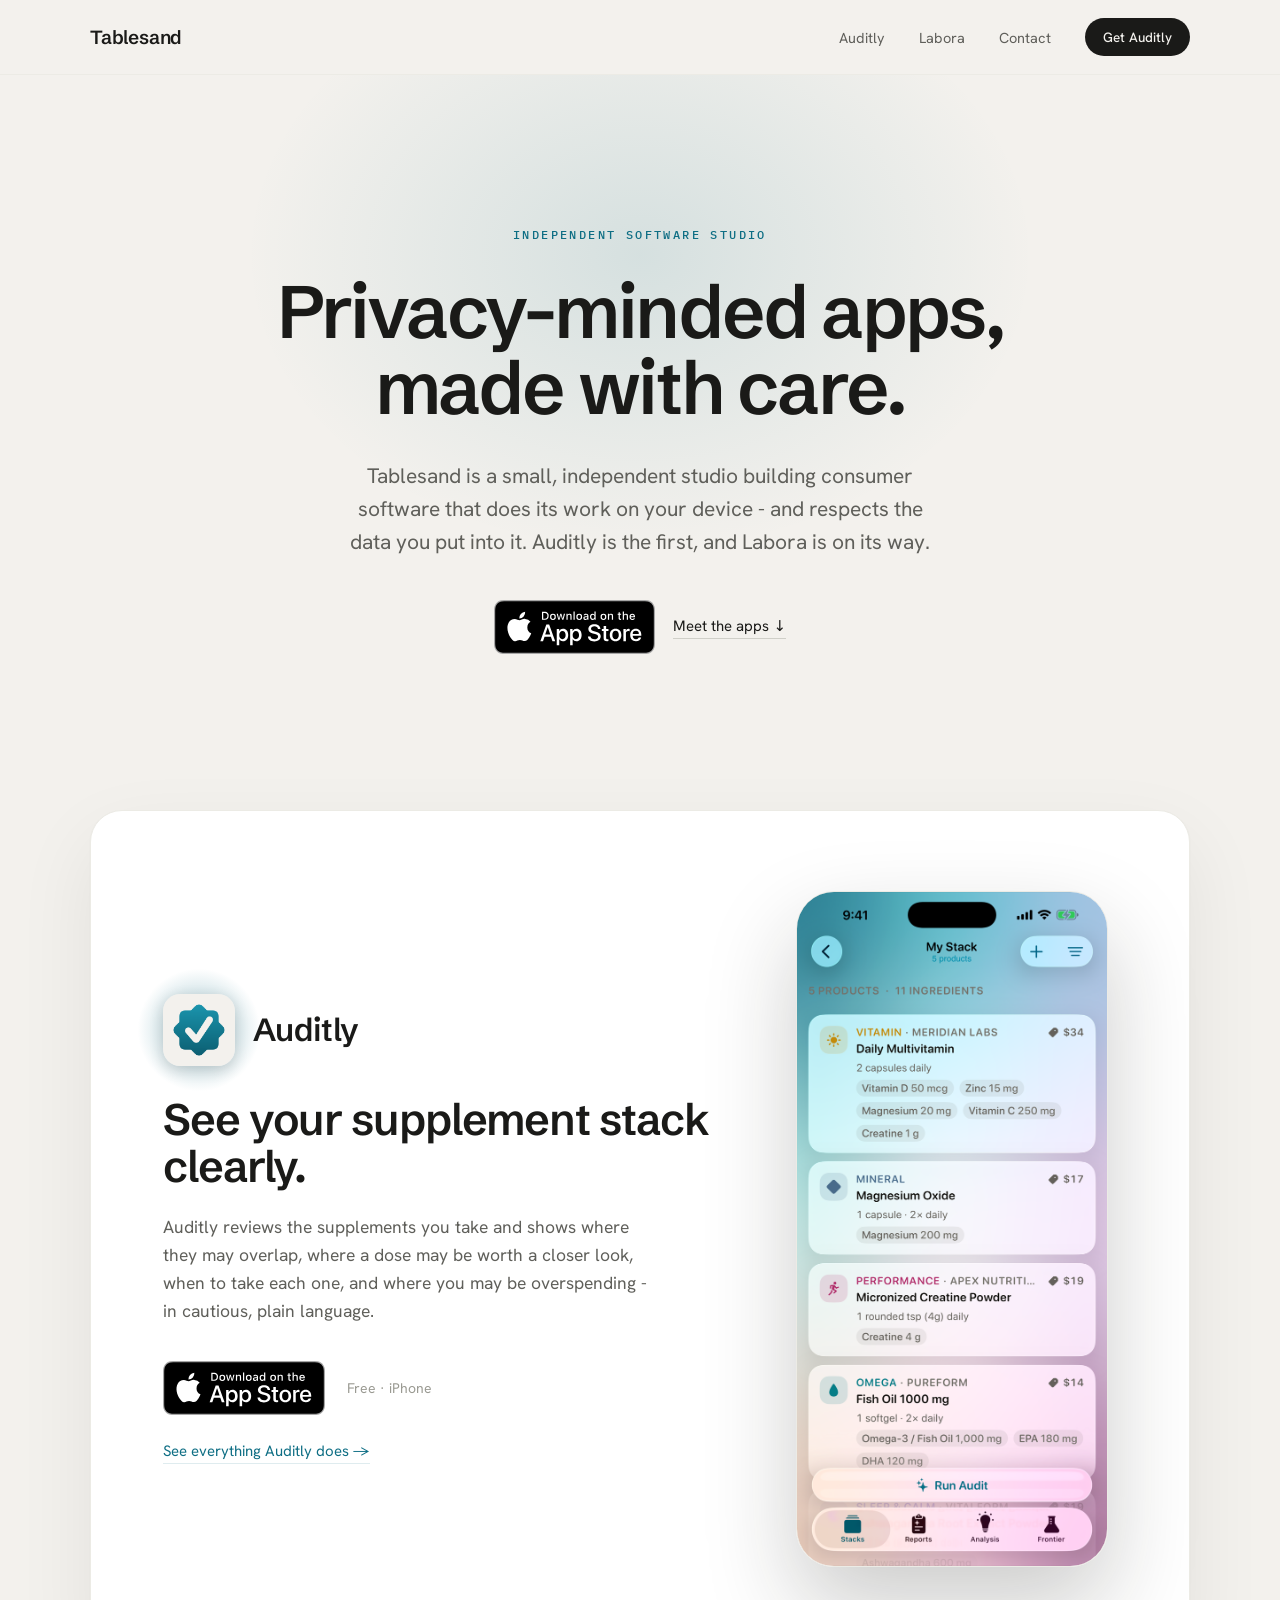
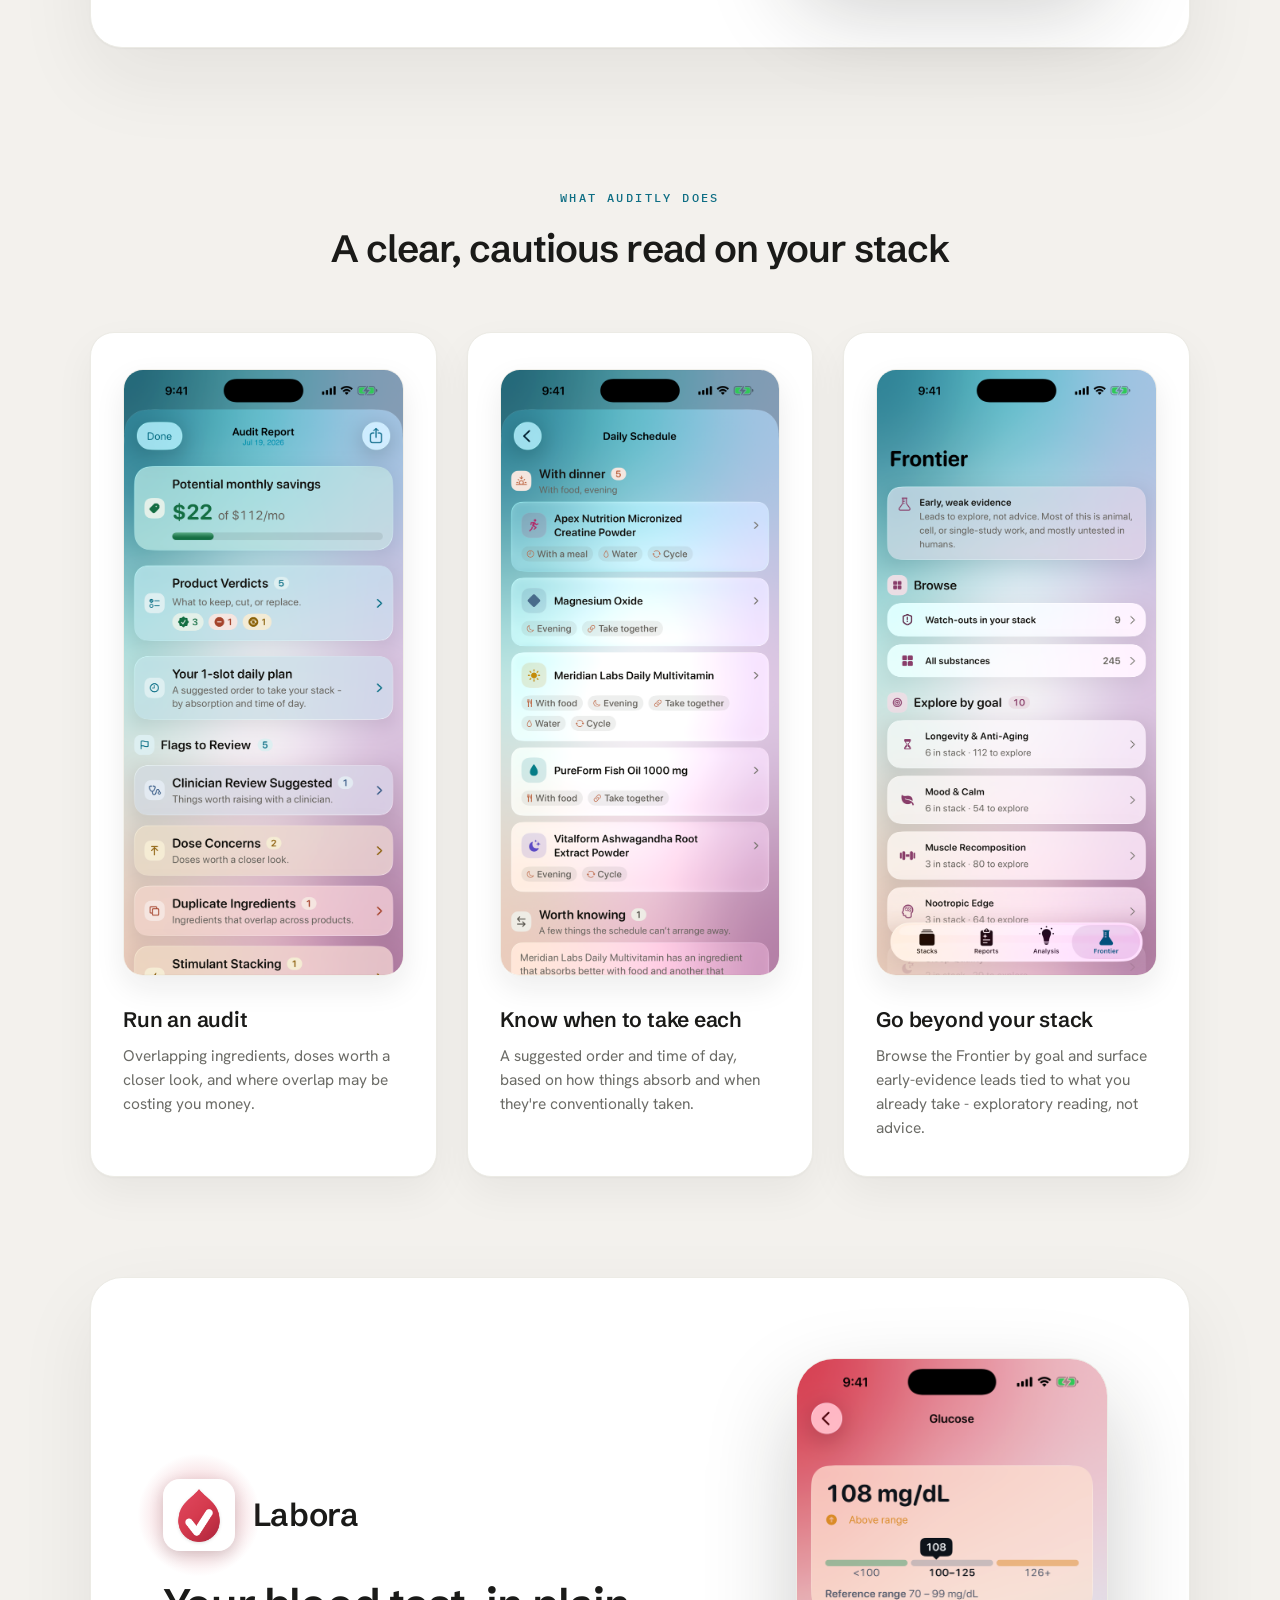
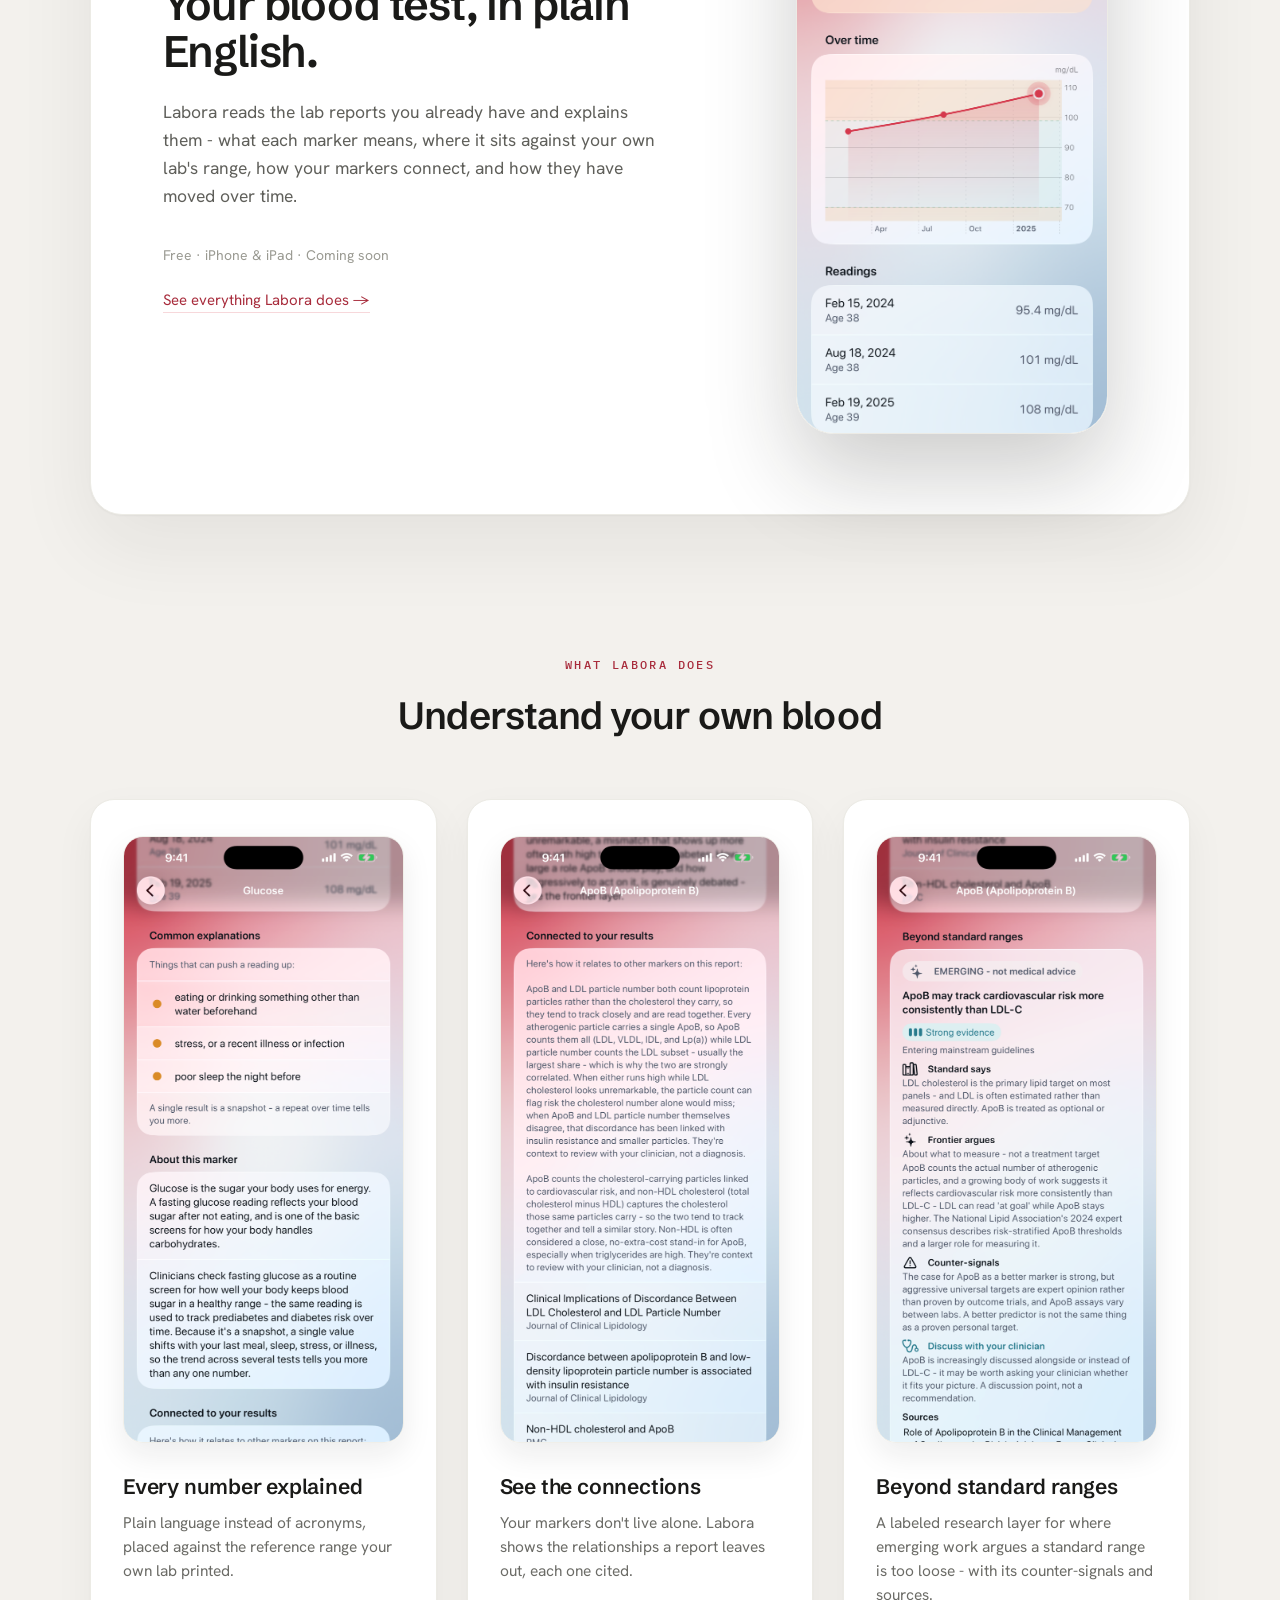
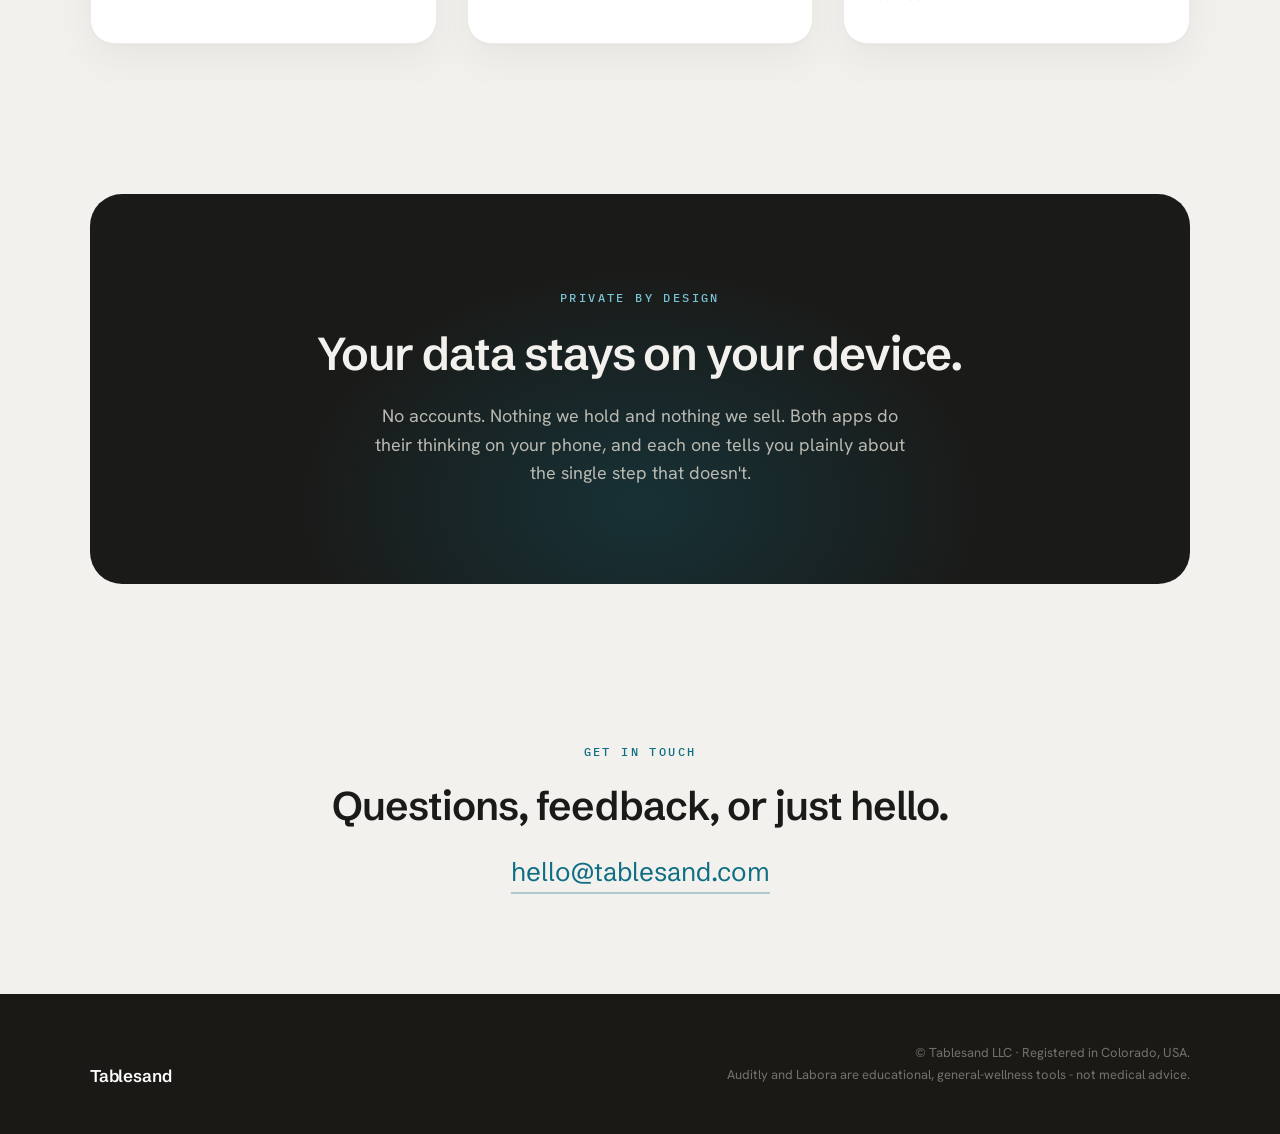
==== index.html @ 55e57a74 "feat(labora): add the Labora product site and legal pages Mirrors the Auditly section: a product pag" ====
<!DOCTYPE html>
<html lang="en">
<head>
<meta charset="utf-8">
<meta name="viewport" content="width=device-width, initial-scale=1">
<title>Tablesand - Independent software studio</title>
<meta name="description" content="Tablesand LLC is a small, independent software studio building privacy-minded consumer apps.">
<link rel="icon" type="image/png" href="/favicon-96.png">
<link rel="apple-touch-icon" href="/apple-touch-icon.png">
<link rel="preconnect" href="https://fonts.googleapis.com">
<link rel="preconnect" href="https://fonts.gstatic.com" crossorigin>
<link href="https://fonts.googleapis.com/css2?family=Schibsted+Grotesk:wght@400;500;600;700&family=Hanken+Grotesk:wght@400;500;600&family=IBM+Plex+Mono:wght@400;500&display=swap" rel="stylesheet">
<style>
  :root {
    --bg:        #F3F1ED;
    --surface:   #FFFFFF;
    --ink:       #1A1A18;
    --muted:     #5f5f5a;
    --muted-2:   #6B6B66;
    --faint:     #9a9a92;
    --hairline:  #ECEBE5;
    --accent:    #0E6E84;
    --accent-soft: rgba(14,110,132,.13);
    --sans:    'Hanken Grotesk', system-ui, sans-serif;
    --display: 'Schibsted Grotesk', system-ui, sans-serif;
    --mono:    'IBM Plex Mono', ui-monospace, monospace;
    --maxw: 1180px;
  }

  * { box-sizing: border-box; }
  html { scroll-behavior: smooth; }
  body {
    margin: 0;
    background: var(--bg);
    color: var(--ink);
    font-family: var(--sans);
    -webkit-font-smoothing: antialiased;
  }
  a { color: inherit; }
  img { display: block; }

  .wrap { max-width: var(--maxw); margin: 0 auto; padding-left: 40px; padding-right: 40px; }

  .eyebrow {
    font: 500 12px var(--mono);
    letter-spacing: .2em;
    color: var(--accent);
    text-transform: uppercase;
  }

  /* ---------- nav ---------- */
  .nav {
    position: sticky; top: 0; z-index: 50;
    backdrop-filter: blur(14px);
    background: rgba(243,241,237,.82);
    border-bottom: 1px solid var(--hairline);
  }
  .nav__inner {
    max-width: var(--maxw); margin: 0 auto;
    display: flex; align-items: center; justify-content: space-between;
    padding: 18px 40px;
  }
  .wordmark { font-family: var(--display); font-weight: 600; font-size: 19px; letter-spacing: -.01em; }
  .nav__links { display: flex; align-items: center; gap: 34px; }
  .nav__links a:not(.btn-pill) { font-size: 14.5px; color: var(--muted); text-decoration: none; }
  .btn-pill {
    display: inline-flex; align-items: center; gap: 8px;
    padding: 10px 18px; border-radius: 999px;
    background: var(--ink); color: var(--bg);
    font-size: 13.5px; font-weight: 500; text-decoration: none;
  }

  /* ---------- hero ---------- */
  .hero { position: relative; overflow: hidden; }
  .hero__glow {
    position: absolute; top: -160px; left: 50%; transform: translateX(-50%);
    width: 900px; height: 680px; pointer-events: none;
    background: radial-gradient(ellipse at center, var(--accent-soft), rgba(14,110,132,0) 62%);
  }
  .hero__inner { position: relative; max-width: 880px; margin: 0 auto; padding: 148px 40px 116px; text-align: center; }
  .hero h1 {
    font-family: var(--display); font-weight: 600;
    font-size: 74px; line-height: 1.03; letter-spacing: -.03em; margin: 30px 0 0;
  }
  .hero p { font-size: 21px; line-height: 1.55; color: var(--muted); max-width: 600px; margin: 34px auto 0; }
  .hero__cta { display: flex; align-items: center; justify-content: center; gap: 18px; margin-top: 42px; flex-wrap: wrap; }
  .badge { height: 54px; }
  .textlink { font-size: 15px; color: var(--ink); text-decoration: none; border-bottom: 1px solid #cfcfc8; padding-bottom: 2px; }

  /* ---------- auditly showcase ---------- */
  .showcase { padding: 40px 40px 110px; }
  .showcase__card {
    max-width: 1100px; margin: 0 auto;
    background: var(--surface); border: 1px solid var(--hairline); border-radius: 32px;
    box-shadow: 0 1px 2px rgba(26,26,24,.04), 0 30px 80px rgba(26,26,24,.07);
    padding: 80px 72px;
    display: grid; grid-template-columns: 1fr 330px; gap: 64px; align-items: center;
  }
  .brandrow { display: flex; align-items: center; gap: 18px; margin-bottom: 30px; }
  .icon { position: relative; width: 72px; height: 72px; flex: none; }
  .icon__glow { position: absolute; inset: -26px; pointer-events: none;
    background: radial-gradient(circle, rgba(14,110,132,.4), rgba(14,110,132,0) 70%); }
  .icon img { position: relative; width: 72px; height: 72px; border-radius: 17px; box-shadow: 0 4px 14px rgba(26,26,24,.16); }
  .brandrow__name { font-family: var(--display); font-weight: 600; font-size: 32px; letter-spacing: -.02em; }
  .showcase h2 { font-family: var(--display); font-weight: 600; font-size: 44px; line-height: 1.08; letter-spacing: -.025em; margin: 0 0 22px; }
  .showcase p { font-size: 17.5px; line-height: 1.6; color: var(--muted); max-width: 500px; margin: 0 0 36px; }
  .dl-row { display: flex; align-items: center; gap: 22px; }
  .dl-row span { font-size: 14px; color: var(--faint); }
  .showcase__more { display: inline-block; margin-top: 26px; font-size: 15px; color: var(--accent); text-decoration: none; border-bottom: 1px solid var(--accent-soft); padding-bottom: 2px; }
  .phone { border-radius: 38px; overflow: hidden; border: 1px solid var(--hairline); box-shadow: 0 40px 90px rgba(26,26,24,.22); }
  .phone img { width: 310px; }
  .showcase__art { display: flex; justify-content: center; }

  /* ---------- features ---------- */
  .features { max-width: var(--maxw); margin: 0 auto; padding: 32px 40px 60px; }
  .section-head { text-align: center; margin-bottom: 60px; }
  .section-head .eyebrow { display: block; margin-bottom: 20px; }
  .section-head h3 { font-family: var(--display); font-weight: 600; font-size: 38px; letter-spacing: -.025em; margin: 0; }
  .grid-3 { display: grid; grid-template-columns: repeat(3, 1fr); gap: 30px; }
  .card {
    background: var(--surface); border: 1px solid var(--hairline); border-radius: 24px; padding: 36px 32px;
    box-shadow: 0 1px 2px rgba(26,26,24,.03), 0 16px 40px rgba(26,26,24,.05);
  }
  .card__shot { border-radius: 20px; overflow: hidden; margin-bottom: 30px; border: 1px solid #F0EFE9; box-shadow: 0 12px 30px rgba(26,26,24,.08); }
  .card__shot img { width: 100%; }
  .card h4 { font-family: var(--display); font-weight: 600; font-size: 21px; letter-spacing: -.01em; margin: 0 0 12px; }
  .card p { font-size: 15.5px; line-height: 1.55; color: var(--muted-2); margin: 0; }

  /* ---------- privacy (dark moment) ---------- */
  .privacy { padding: 90px 40px; }
  .privacy__band {
    position: relative; overflow: hidden; max-width: 1100px; margin: 0 auto;
    background: var(--ink); border-radius: 32px; padding: 96px 64px; text-align: center;
  }
  .privacy__glow { position: absolute; bottom: -180px; left: 50%; transform: translateX(-50%);
    width: 760px; height: 520px; pointer-events: none;
    background: radial-gradient(ellipse at center, rgba(14,110,132,.28), rgba(14,110,132,0) 65%); }
  .privacy__inner { position: relative; }
  .privacy .eyebrow { color: #79C3D4; display: block; margin-bottom: 24px; }
  .privacy h3 { font-family: var(--display); font-weight: 600; font-size: 46px; line-height: 1.1; letter-spacing: -.025em; color: var(--bg); max-width: 680px; margin: 0 auto 22px; }
  .privacy p { font-size: 18px; line-height: 1.6; color: #b9b9b2; max-width: 540px; margin: 0 auto; }

  /* ---------- contact ---------- */
  .contact { max-width: var(--maxw); margin: 0 auto; padding: 70px 40px 100px; text-align: center; }
  .contact .eyebrow { display: block; margin-bottom: 22px; }
  .contact h3 { font-family: var(--display); font-weight: 600; font-size: 40px; letter-spacing: -.025em; margin: 0 0 26px; }
  .contact__email {
    display: inline-block; font-family: var(--display); font-size: 26px; color: var(--accent);
    text-decoration: none; border-bottom: 2px solid rgba(14,110,132,.3); padding-bottom: 4px;
  }

  /* ---------- footer ---------- */
  .footer { background: #1A1916; }
  .footer__inner {
    max-width: var(--maxw); margin: 0 auto; padding: 48px 40px;
    display: flex; justify-content: space-between; align-items: flex-end; flex-wrap: wrap; gap: 20px;
  }
  .footer__inner .wordmark { font-size: 17px; color: #fff; }
  .footer__legal { text-align: right; font-size: 13px; color: #73716A; line-height: 1.7; }

  /* ---------- responsive ---------- */
  @media (max-width: 920px) {
    .wrap, .nav__inner, .features, .contact, .footer__inner { padding-left: 24px; padding-right: 24px; }
    .hero__inner { padding: 104px 24px 80px; }
    .hero h1 { font-size: 50px; }
    .hero p { font-size: 18px; }
    .showcase { padding: 24px 24px 80px; }
    .showcase__card { grid-template-columns: 1fr; gap: 48px; padding: 56px 40px; text-align: center; }
    .brandrow { justify-content: center; }
    .showcase h2 { font-size: 36px; }
    .showcase p { margin-left: auto; margin-right: auto; }
    .dl-row { justify-content: center; }
    .grid-3 { grid-template-columns: 1fr; max-width: 420px; margin: 0 auto; }
    .privacy__band { padding: 72px 32px; }
    .privacy h3 { font-size: 34px; }
    .section-head h3, .contact h3 { font-size: 30px; }
  }
  @media (max-width: 560px) {
    .nav__links { gap: 18px; }
    .nav__links a:not(.btn-pill) { display: none; }
    .hero h1 { font-size: 40px; }
    .showcase__card { padding: 44px 24px; }
  }
</style>
</head>
<body>

  <!-- ===== nav ===== -->
  <header class="nav">
    <div class="nav__inner">
      <a class="wordmark" href="/" style="text-decoration:none; color:inherit;">Tablesand</a>
      <nav class="nav__links">
        <a href="/auditly">Auditly</a>
        <a href="/labora">Labora</a>
        <a href="#contact">Contact</a>
        <a class="btn-pill" href="https://apps.apple.com/us/app/auditly/id6780102394">Get Auditly</a>
      </nav>
    </div>
  </header>

  <main>
    <!-- ===== hero ===== -->
    <section class="hero">
      <div class="hero__glow"></div>
      <div class="hero__inner">
        <span class="eyebrow">Independent Software Studio</span>
        <h1>Privacy-minded apps,<br>made with care.</h1>
        <p>Tablesand is a small, independent studio building consumer software that does its work on your device - and respects the data you put into it. Auditly is the first, and Labora is on its way.</p>
        <div class="hero__cta">
          <a href="https://apps.apple.com/us/app/auditly/id6780102394"><img class="badge" src="/appstore-badge.svg" alt="Download Auditly on the App Store"></a>
          <a class="textlink" href="#auditly">Meet the apps ↓</a>
        </div>
      </div>
    </section>

    <!-- ===== auditly showcase ===== -->
    <section id="auditly" class="showcase">
      <div class="showcase__card">
        <div>
          <div class="brandrow">
            <span class="icon">
              <span class="icon__glow"></span>
              <img src="/auditly-icon.png" alt="Auditly app icon">
            </span>
            <span class="brandrow__name">Auditly</span>
          </div>
          <h2>See your supplement stack clearly.</h2>
          <p>Auditly reviews the supplements you take and shows where they may overlap, where a dose may be worth a closer look, when to take each one, and where you may be overspending - in cautious, plain language.</p>
          <div class="dl-row">
            <a href="https://apps.apple.com/us/app/auditly/id6780102394"><img class="badge" src="/appstore-badge.svg" alt="Download on the App Store"></a>
            <span>Free · iPhone</span>
          </div>
          <a class="showcase__more" href="/auditly">See everything Auditly does →</a>
        </div>
        <div class="showcase__art">
          <div class="phone"><img src="/auditly/img/iphone-stack.png" alt="The My Stack screen listing supplements and their ingredients"></div>
        </div>
      </div>
    </section>

    <!-- ===== features ===== -->
    <section class="features">
      <div class="section-head">
        <span class="eyebrow">What Auditly does</span>
        <h3>A clear, cautious read on your stack</h3>
      </div>
      <div class="grid-3">
        <article class="card">
          <div class="card__shot"><img src="/auditly/img/iphone-report.png" alt="The audit report showing savings, duplicates, dose flags and verdicts"></div>
          <h4>Run an audit</h4>
          <p>Overlapping ingredients, doses worth a closer look, and where overlap may be costing you money.</p>
        </article>
        <article class="card">
          <div class="card__shot"><img src="/auditly/img/iphone-schedule.png" alt="The daily schedule grouping supplements by time of day"></div>
          <h4>Know when to take each</h4>
          <p>A suggested order and time of day, based on how things absorb and when they're conventionally taken.</p>
        </article>
        <article class="card">
          <div class="card__shot"><img src="/auditly/img/iphone-frontier.png" alt="The Frontier screen - browse early-evidence substances by goal"></div>
          <h4>Go beyond your stack</h4>
          <p>Browse the Frontier by goal and surface early-evidence leads tied to what you already take - exploratory reading, not advice.</p>
        </article>
      </div>
    </section>

    <!-- ===== labora showcase ===== -->
    <section id="labora" class="showcase">
      <div class="showcase__card">
        <div>
          <div class="brandrow">
            <span class="icon">
              <span class="icon__glow" style="background:radial-gradient(circle, rgba(212,60,78,.4), rgba(212,60,78,0) 70%)"></span>
              <img src="/labora-icon.png" alt="Labora app icon">
            </span>
            <span class="brandrow__name">Labora</span>
          </div>
          <h2>Your blood test, in plain English.</h2>
          <p>Labora reads the lab reports you already have and explains them - what each marker means, where it sits against your own lab's range, how your markers connect, and how they have moved over time.</p>
          <div class="dl-row">
            <span>Free · iPhone &amp; iPad · Coming soon</span>
          </div>
          <a class="showcase__more" href="/labora" style="color:#A82C3C; border-bottom-color:rgba(212,60,78,.2)">See everything Labora does →</a>
        </div>
        <div class="showcase__art">
          <div class="phone"><img src="/labora/img/iphone-trend.png" alt="A marker in Labora showing its latest reading, range and trend over time"></div>
        </div>
      </div>
    </section>

    <!-- ===== labora features ===== -->
    <section class="features">
      <div class="section-head">
        <span class="eyebrow" style="color:#A82C3C">What Labora does</span>
        <h3>Understand your own blood</h3>
      </div>
      <div class="grid-3">
        <article class="card">
          <div class="card__shot"><img src="/labora/img/iphone-explained.png" alt="A marker explained in plain language against your lab's own range"></div>
          <h4>Every number explained</h4>
          <p>Plain language instead of acronyms, placed against the reference range your own lab printed.</p>
        </article>
        <article class="card">
          <div class="card__shot"><img src="/labora/img/iphone-connections.png" alt="How a marker relates to the other markers on the same report, with citations"></div>
          <h4>See the connections</h4>
          <p>Your markers don't live alone. Labora shows the relationships a report leaves out, each one cited.</p>
        </article>
        <article class="card">
          <div class="card__shot"><img src="/labora/img/iphone-frontier.png" alt="The frontier layer showing where research questions a standard range"></div>
          <h4>Beyond standard ranges</h4>
          <p>A labeled research layer for where emerging work argues a standard range is too loose - with its counter-signals and sources.</p>
        </article>
      </div>
    </section>

    <!-- ===== privacy ===== -->
    <section class="privacy">
      <div class="privacy__band">
        <div class="privacy__glow"></div>
        <div class="privacy__inner">
          <span class="eyebrow">Private by design</span>
          <h3>Your data stays on your device.</h3>
          <p>No accounts. Nothing we hold and nothing we sell. Both apps do their thinking on your phone, and each one tells you plainly about the single step that doesn't.</p>
        </div>
      </div>
    </section>

    <!-- ===== contact ===== -->
    <section id="contact" class="contact">
      <span class="eyebrow">Get in touch</span>
      <h3>Questions, feedback, or just hello.</h3>
      <a class="contact__email" href="mailto:hello@tablesand.com">hello@tablesand.com</a>
    </section>
  </main>

  <!-- ===== footer ===== -->
  <footer class="footer">
    <div class="footer__inner">
      <div class="wordmark">Tablesand</div>
      <div class="footer__legal">
        <div>© Tablesand LLC · Registered in Colorado, USA.</div>
        <div>Auditly and Labora are educational, general-wellness tools - not medical advice.</div>
      </div>
    </div>
  </footer>

</body>
</html>
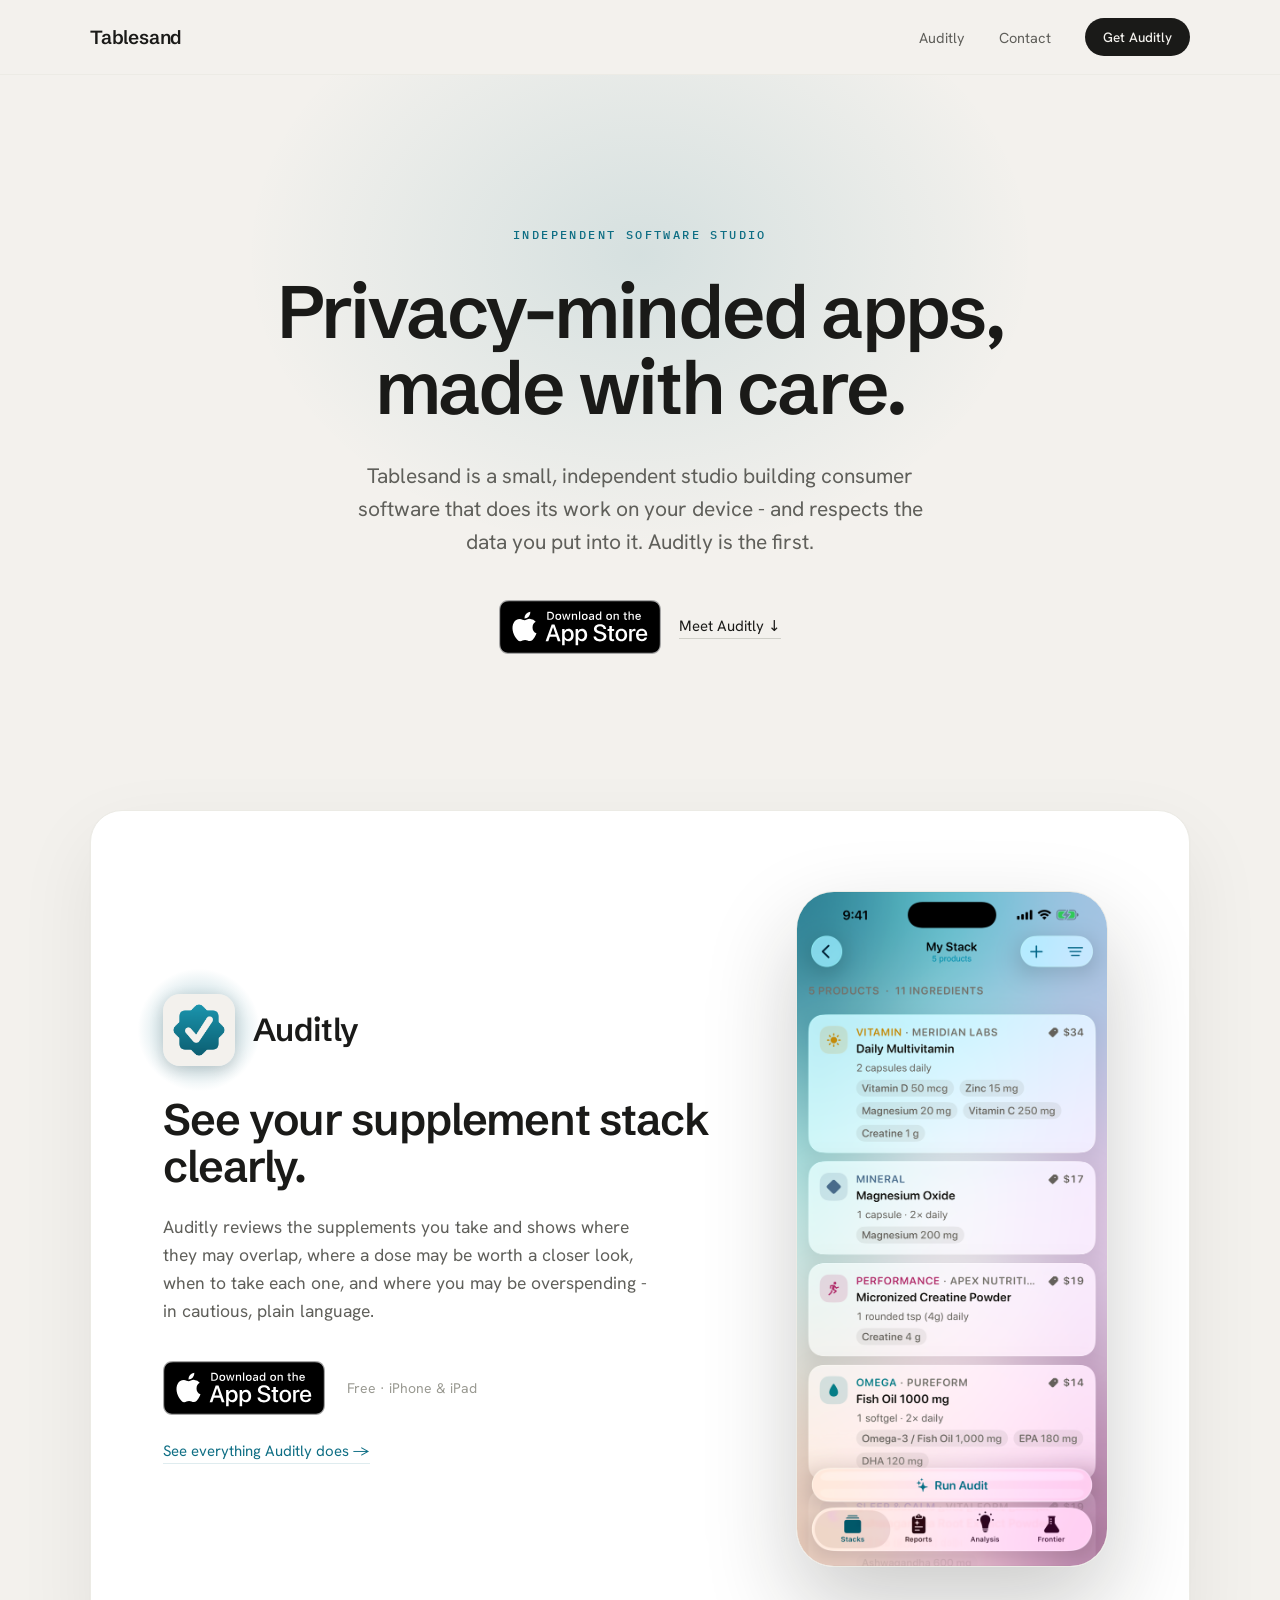
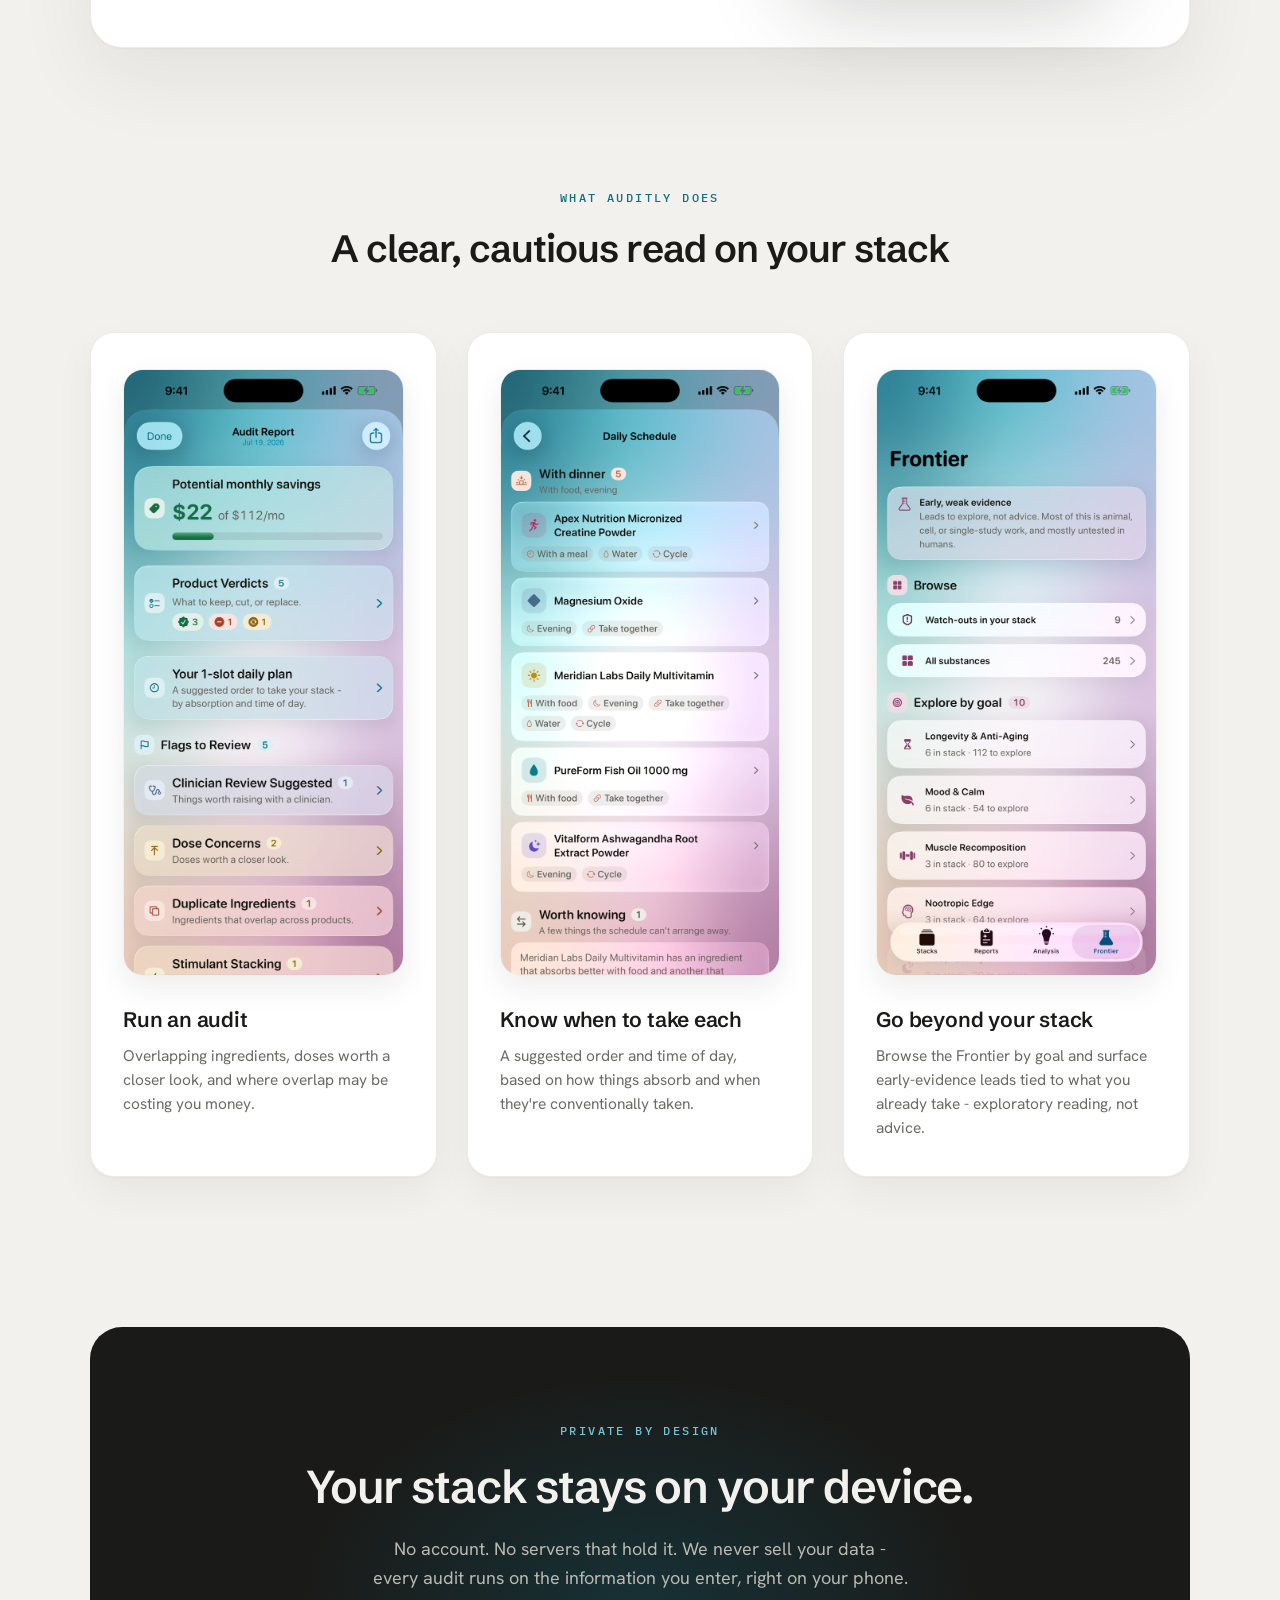
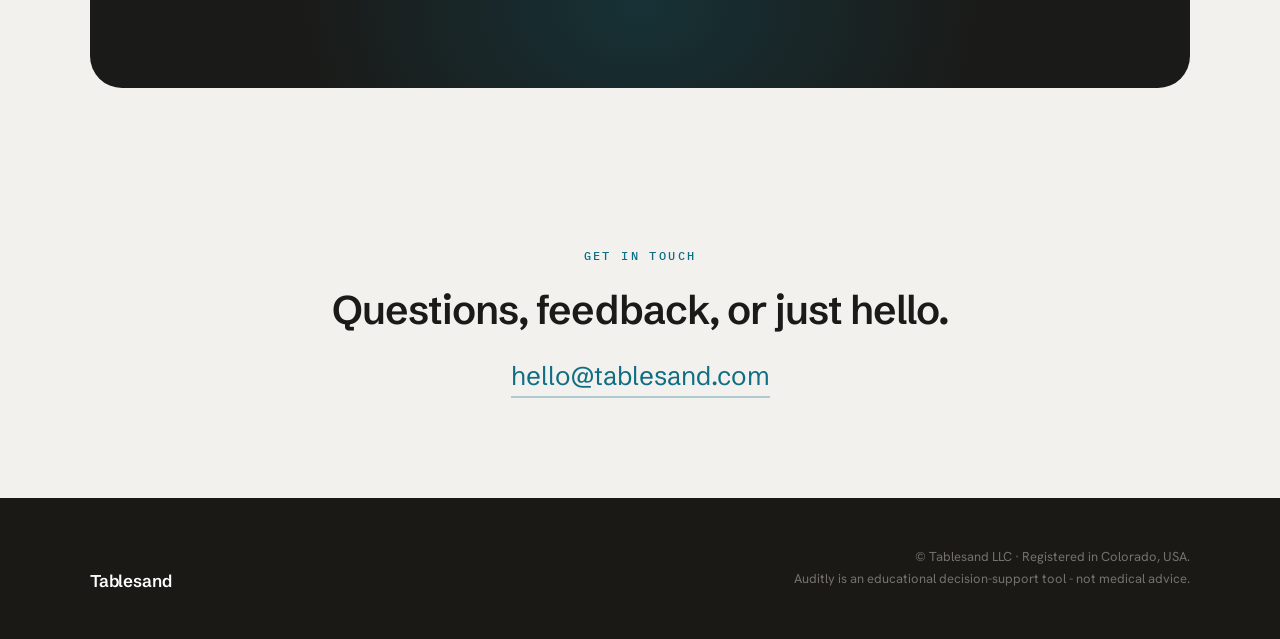
==== commit f1fb4c26: "fix(auditly): correct stale verdict and platform claims The verdict axis lost Ask a clinician when c" ====
--- a/index.html
+++ b/index.html
@@ -191,7 +191,6 @@
       <a class="wordmark" href="/" style="text-decoration:none; color:inherit;">Tablesand</a>
       <nav class="nav__links">
         <a href="/auditly">Auditly</a>
-        <a href="/labora">Labora</a>
         <a href="#contact">Contact</a>
         <a class="btn-pill" href="https://apps.apple.com/us/app/auditly/id6780102394">Get Auditly</a>
       </nav>
@@ -205,10 +204,10 @@
       <div class="hero__inner">
         <span class="eyebrow">Independent Software Studio</span>
         <h1>Privacy-minded apps,<br>made with care.</h1>
-        <p>Tablesand is a small, independent studio building consumer software that does its work on your device - and respects the data you put into it. Auditly is the first, and Labora is on its way.</p>
+        <p>Tablesand is a small, independent studio building consumer software that does its work on your device - and respects the data you put into it. Auditly is the first.</p>
         <div class="hero__cta">
           <a href="https://apps.apple.com/us/app/auditly/id6780102394"><img class="badge" src="/appstore-badge.svg" alt="Download Auditly on the App Store"></a>
-          <a class="textlink" href="#auditly">Meet the apps ↓</a>
+          <a class="textlink" href="#auditly">Meet Auditly ↓</a>
         </div>
       </div>
     </section>
@@ -228,7 +227,7 @@
           <p>Auditly reviews the supplements you take and shows where they may overlap, where a dose may be worth a closer look, when to take each one, and where you may be overspending - in cautious, plain language.</p>
           <div class="dl-row">
             <a href="https://apps.apple.com/us/app/auditly/id6780102394"><img class="badge" src="/appstore-badge.svg" alt="Download on the App Store"></a>
-            <span>Free · iPhone</span>
+            <span>Free · iPhone &amp; iPad</span>
           </div>
           <a class="showcase__more" href="/auditly">See everything Auditly does →</a>
         </div>
@@ -263,63 +262,14 @@
       </div>
     </section>
 
-    <!-- ===== labora showcase ===== -->
-    <section id="labora" class="showcase">
-      <div class="showcase__card">
-        <div>
-          <div class="brandrow">
-            <span class="icon">
-              <span class="icon__glow" style="background:radial-gradient(circle, rgba(212,60,78,.4), rgba(212,60,78,0) 70%)"></span>
-              <img src="/labora-icon.png" alt="Labora app icon">
-            </span>
-            <span class="brandrow__name">Labora</span>
-          </div>
-          <h2>Your blood test, in plain English.</h2>
-          <p>Labora reads the lab reports you already have and explains them - what each marker means, where it sits against your own lab's range, how your markers connect, and how they have moved over time.</p>
-          <div class="dl-row">
-            <span>Free · iPhone &amp; iPad · Coming soon</span>
-          </div>
-          <a class="showcase__more" href="/labora" style="color:#A82C3C; border-bottom-color:rgba(212,60,78,.2)">See everything Labora does →</a>
-        </div>
-        <div class="showcase__art">
-          <div class="phone"><img src="/labora/img/iphone-trend.png" alt="A marker in Labora showing its latest reading, range and trend over time"></div>
-        </div>
-      </div>
-    </section>
-
-    <!-- ===== labora features ===== -->
-    <section class="features">
-      <div class="section-head">
-        <span class="eyebrow" style="color:#A82C3C">What Labora does</span>
-        <h3>Understand your own blood</h3>
-      </div>
-      <div class="grid-3">
-        <article class="card">
-          <div class="card__shot"><img src="/labora/img/iphone-explained.png" alt="A marker explained in plain language against your lab's own range"></div>
-          <h4>Every number explained</h4>
-          <p>Plain language instead of acronyms, placed against the reference range your own lab printed.</p>
-        </article>
-        <article class="card">
-          <div class="card__shot"><img src="/labora/img/iphone-connections.png" alt="How a marker relates to the other markers on the same report, with citations"></div>
-          <h4>See the connections</h4>
-          <p>Your markers don't live alone. Labora shows the relationships a report leaves out, each one cited.</p>
-        </article>
-        <article class="card">
-          <div class="card__shot"><img src="/labora/img/iphone-frontier.png" alt="The frontier layer showing where research questions a standard range"></div>
-          <h4>Beyond standard ranges</h4>
-          <p>A labeled research layer for where emerging work argues a standard range is too loose - with its counter-signals and sources.</p>
-        </article>
-      </div>
-    </section>
-
     <!-- ===== privacy ===== -->
     <section class="privacy">
       <div class="privacy__band">
         <div class="privacy__glow"></div>
         <div class="privacy__inner">
           <span class="eyebrow">Private by design</span>
-          <h3>Your data stays on your device.</h3>
-          <p>No accounts. Nothing we hold and nothing we sell. Both apps do their thinking on your phone, and each one tells you plainly about the single step that doesn't.</p>
+          <h3>Your stack stays on your device.</h3>
+          <p>No account. No servers that hold it. We never sell your data - every audit runs on the information you enter, right on your phone.</p>
         </div>
       </div>
     </section>
@@ -338,7 +288,7 @@
       <div class="wordmark">Tablesand</div>
       <div class="footer__legal">
         <div>© Tablesand LLC · Registered in Colorado, USA.</div>
-        <div>Auditly and Labora are educational, general-wellness tools - not medical advice.</div>
+        <div>Auditly is an educational decision-support tool - not medical advice.</div>
       </div>
     </div>
   </footer>
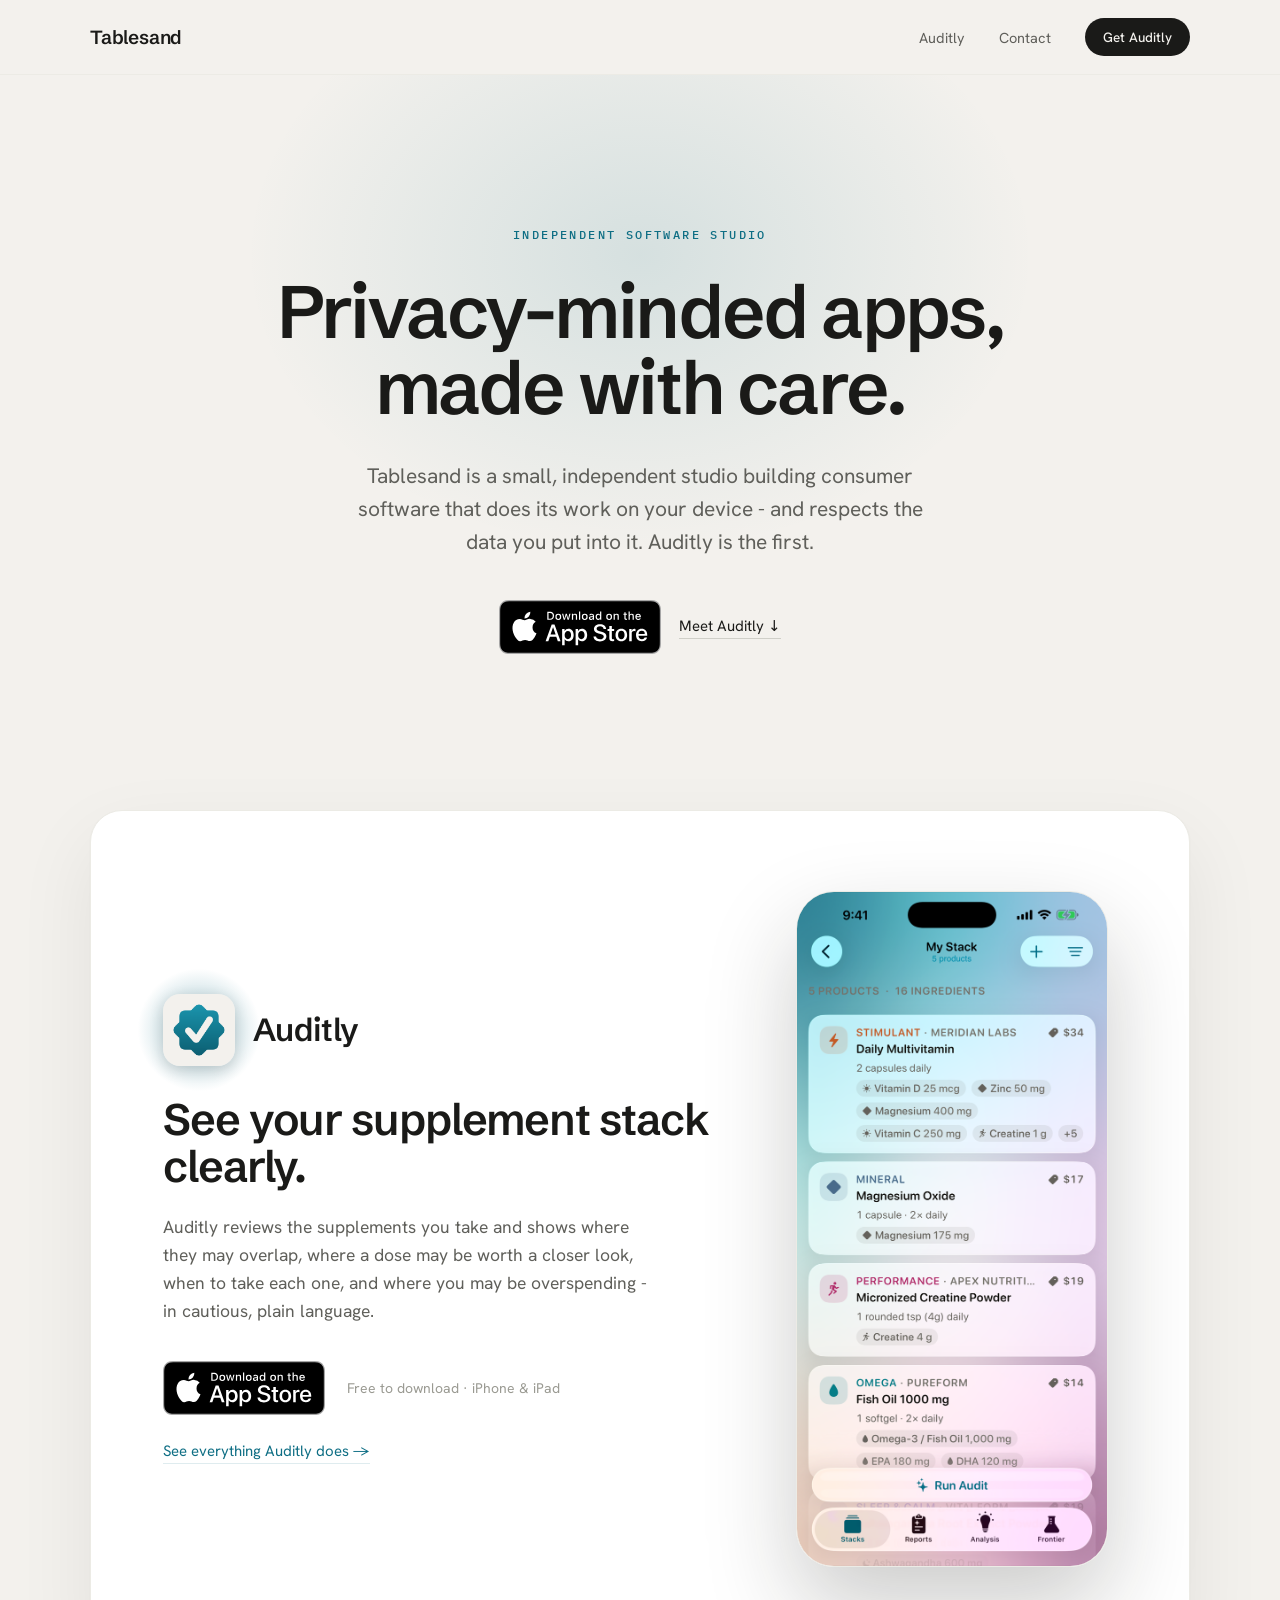
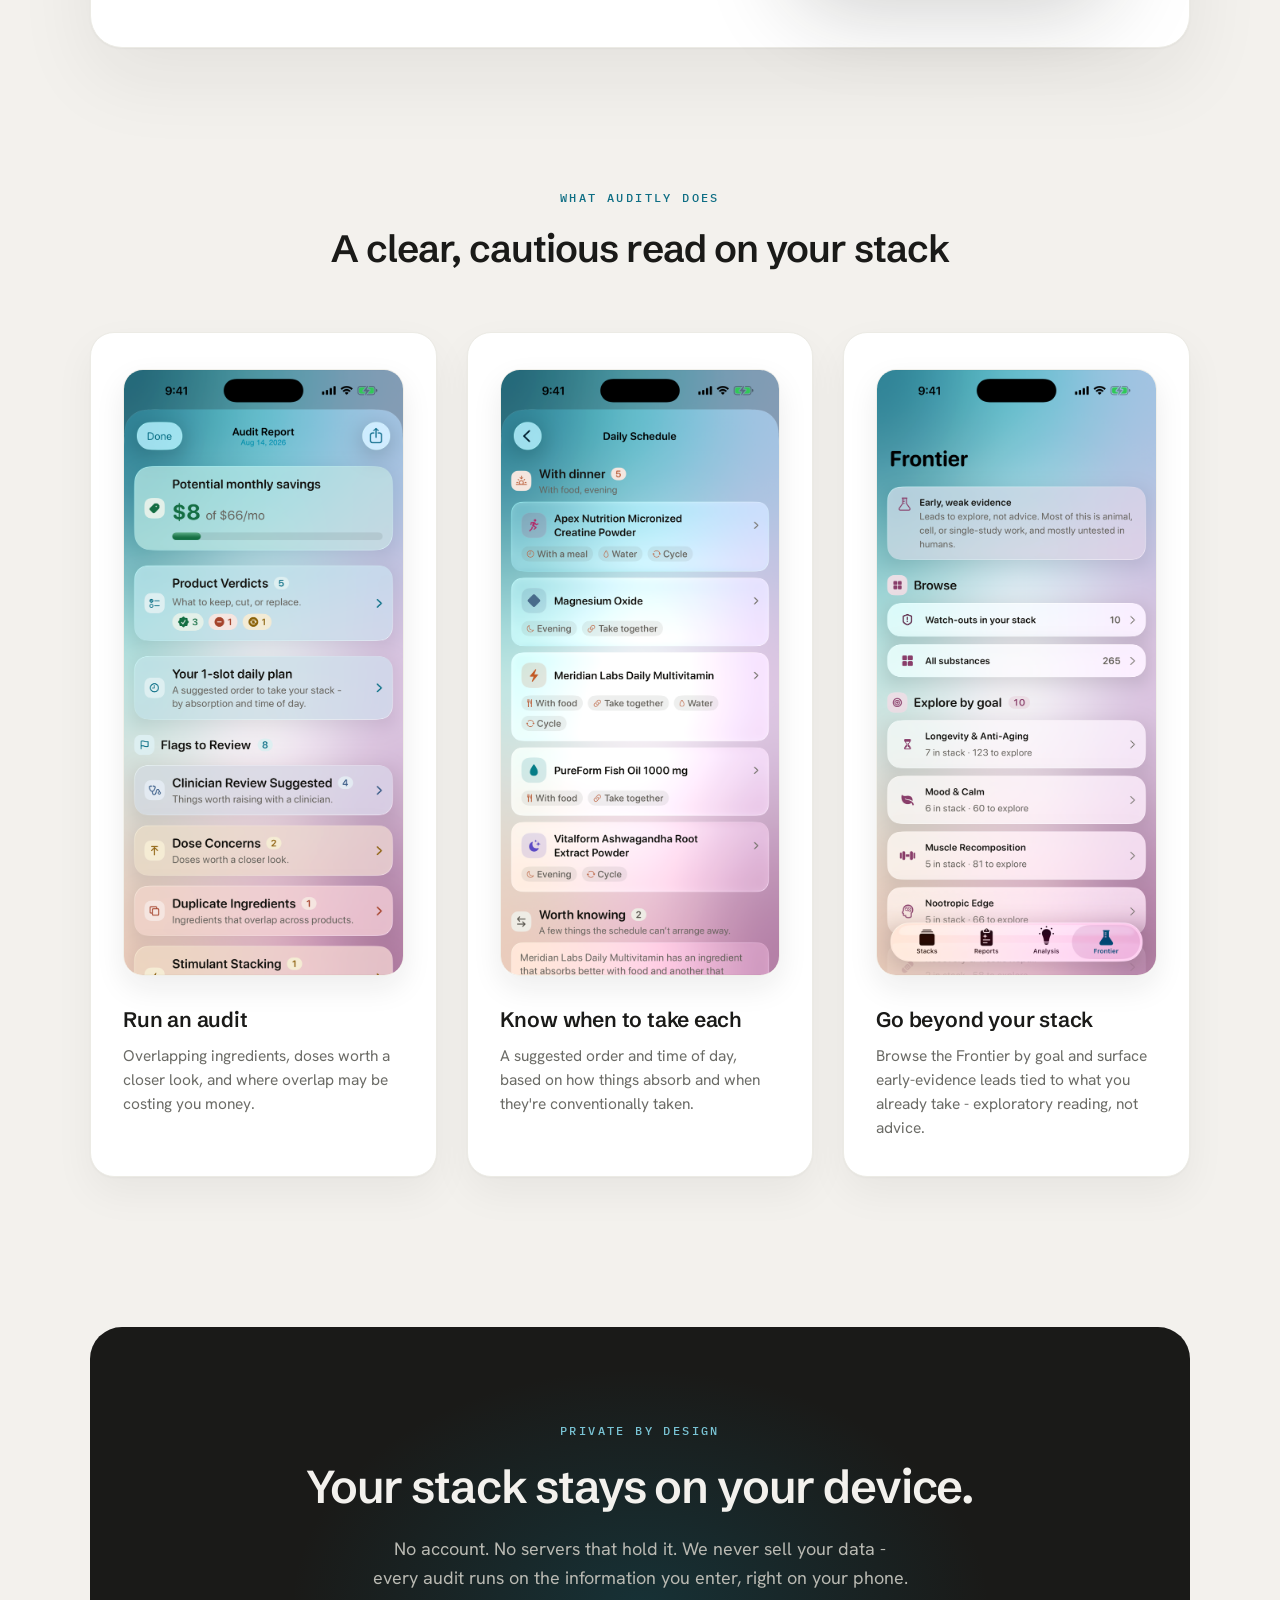
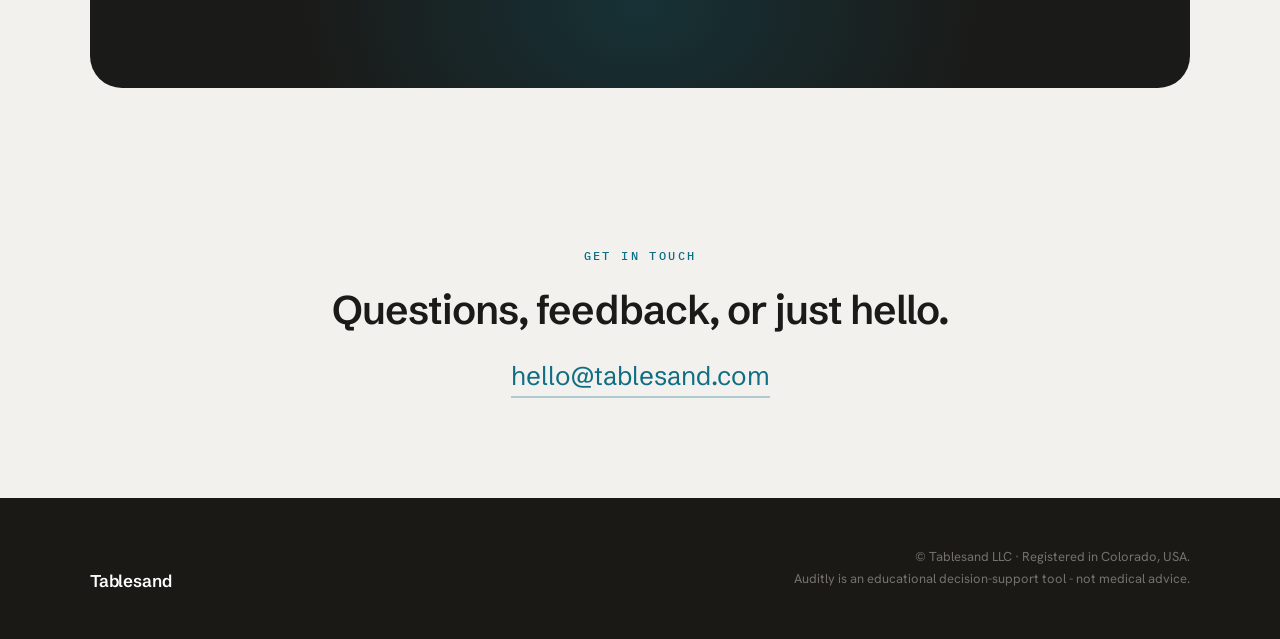
==== commit cf492db3: "feat(auditly): catch the site up to 2.5, and stop calling the app free The copy still described 2.2." ====
--- a/index.html
+++ b/index.html
@@ -227,7 +227,7 @@
           <p>Auditly reviews the supplements you take and shows where they may overlap, where a dose may be worth a closer look, when to take each one, and where you may be overspending - in cautious, plain language.</p>
           <div class="dl-row">
             <a href="https://apps.apple.com/us/app/auditly/id6780102394"><img class="badge" src="/appstore-badge.svg" alt="Download on the App Store"></a>
-            <span>Free · iPhone &amp; iPad</span>
+            <span>Free to download · iPhone &amp; iPad</span>
           </div>
           <a class="showcase__more" href="/auditly">See everything Auditly does →</a>
         </div>
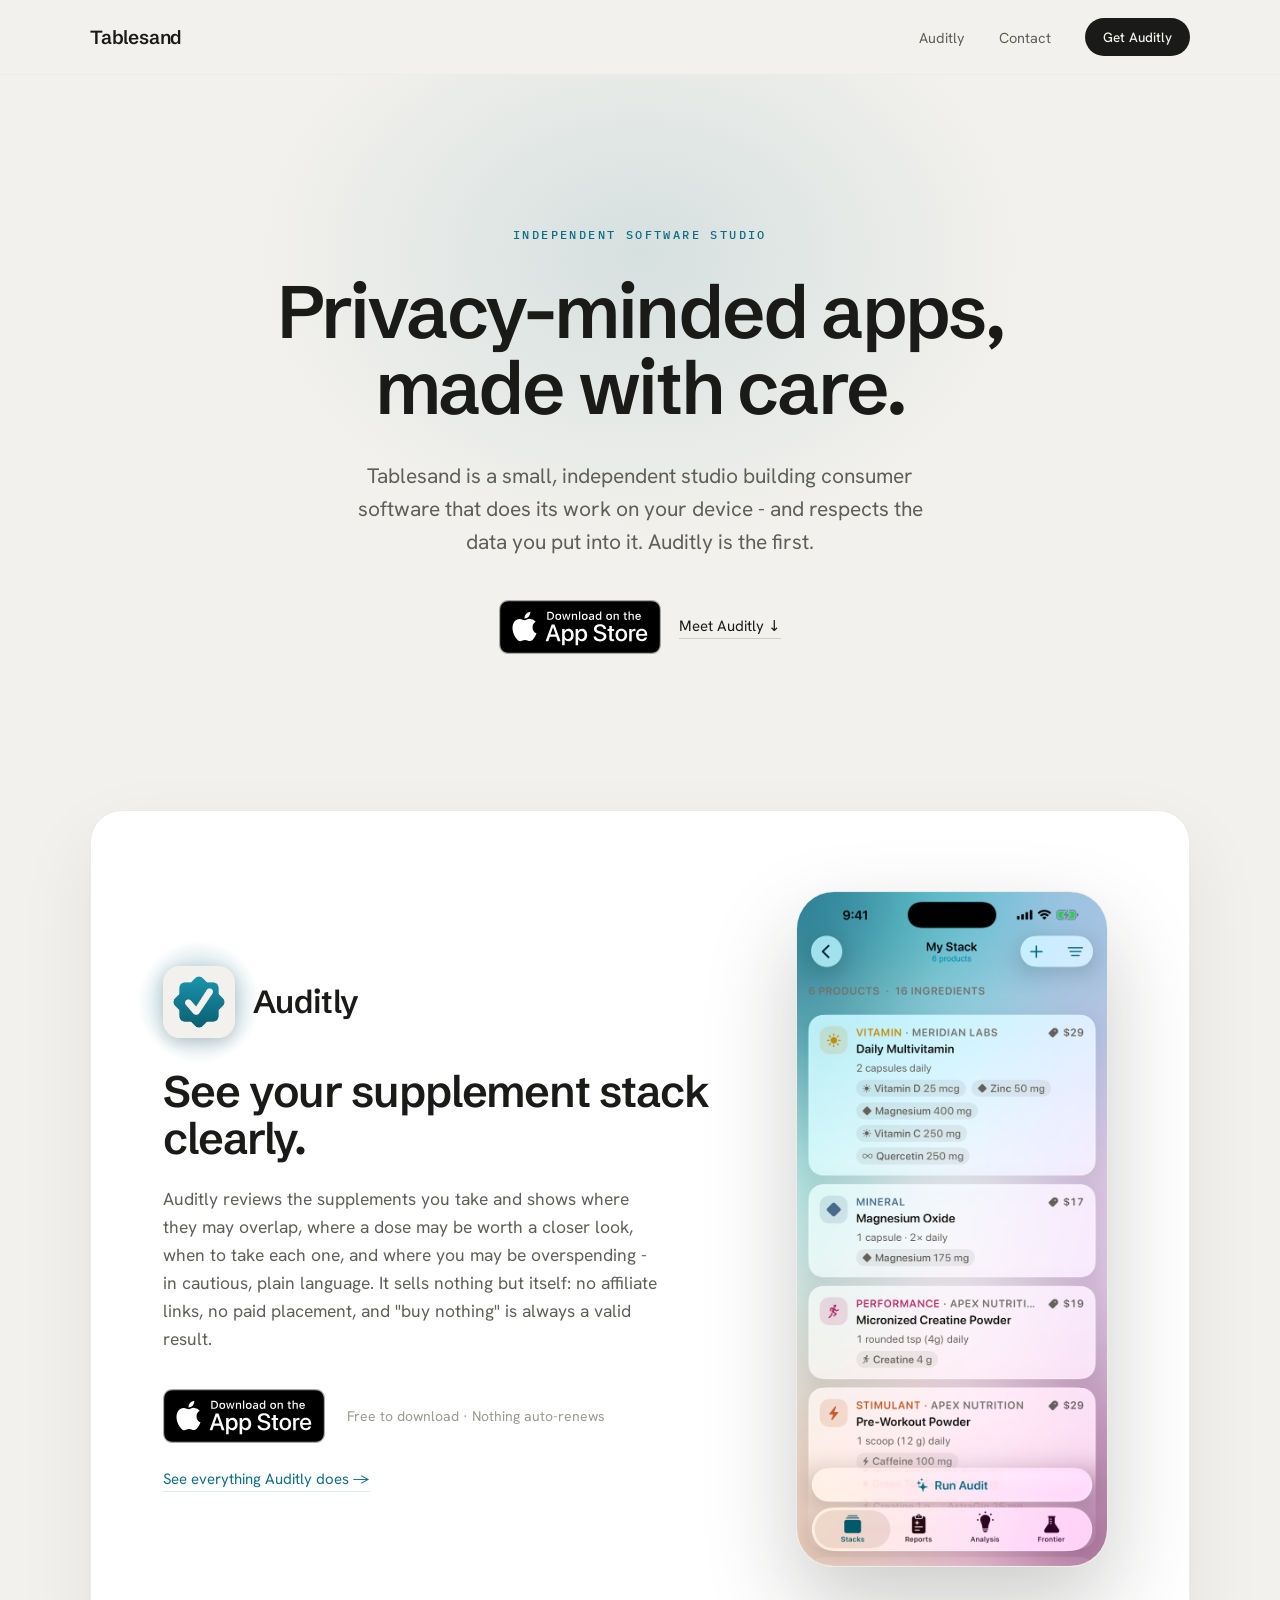
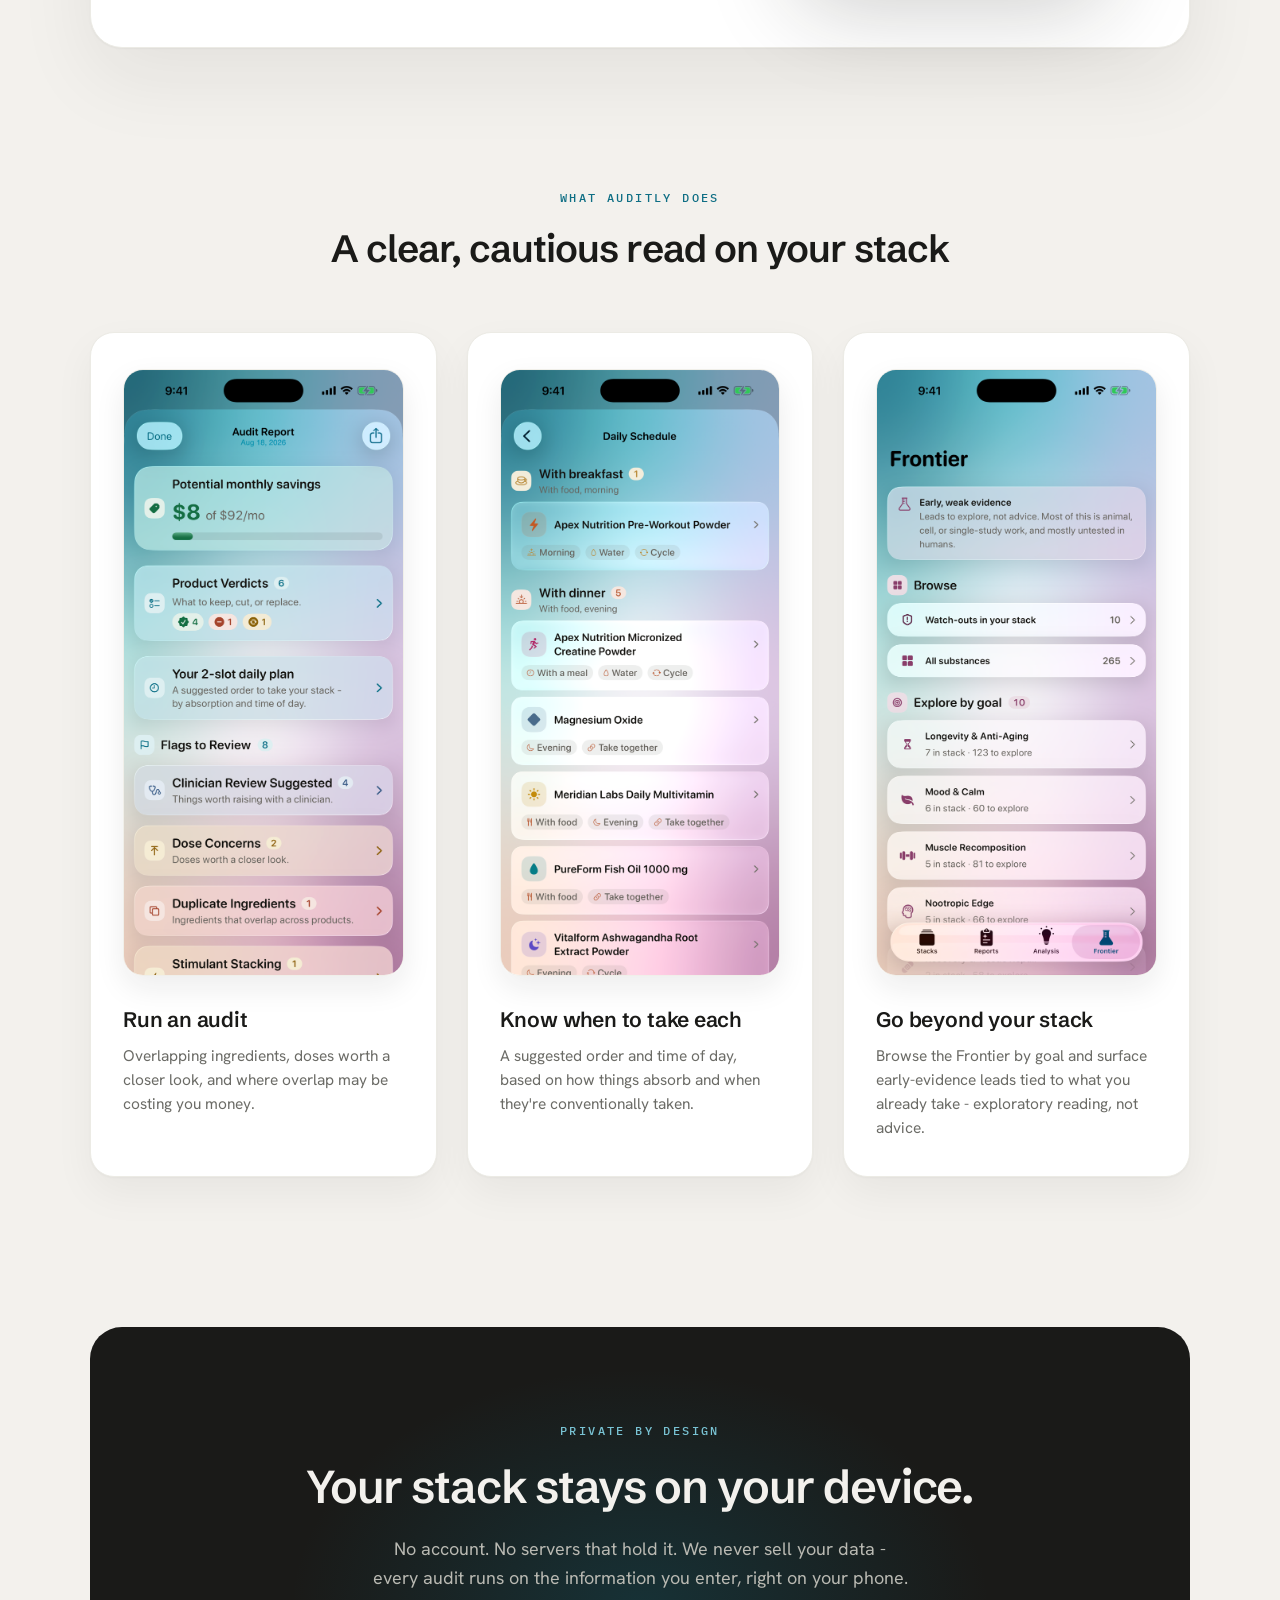
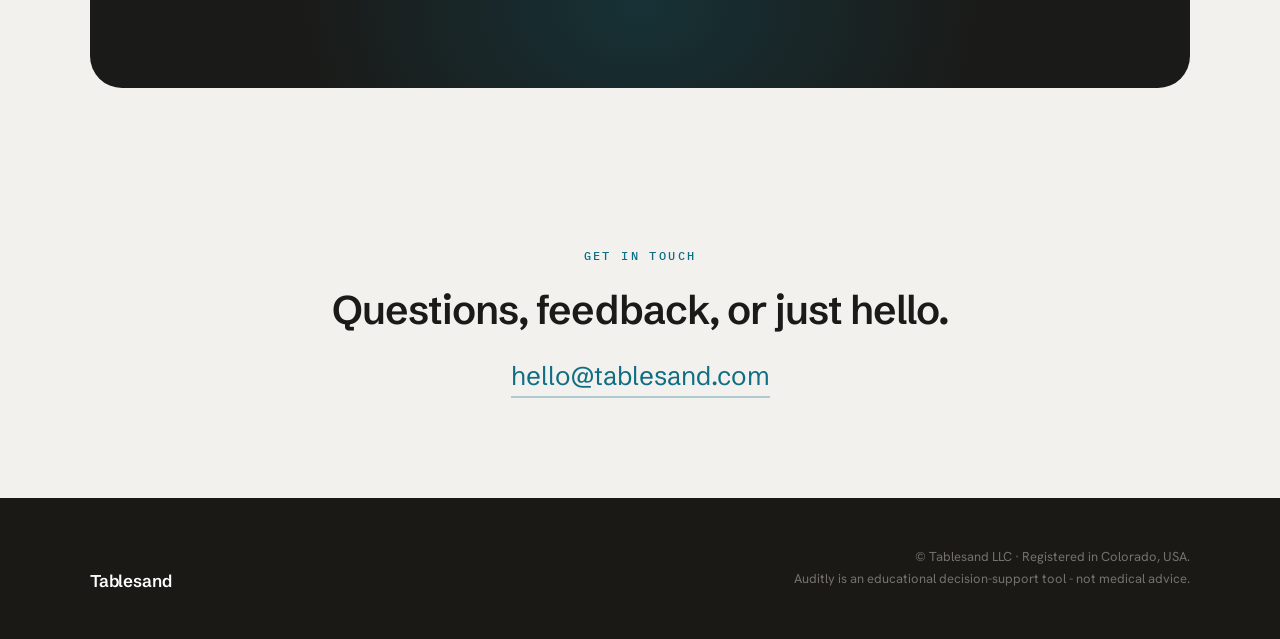
==== commit 371b7838: "feat(auditly): lead the page with what we don't sell The site said nothing about how Auditly makes i" ====
--- a/index.html
+++ b/index.html
@@ -224,10 +224,10 @@
             <span class="brandrow__name">Auditly</span>
           </div>
           <h2>See your supplement stack clearly.</h2>
-          <p>Auditly reviews the supplements you take and shows where they may overlap, where a dose may be worth a closer look, when to take each one, and where you may be overspending - in cautious, plain language.</p>
+          <p>Auditly reviews the supplements you take and shows where they may overlap, where a dose may be worth a closer look, when to take each one, and where you may be overspending - in cautious, plain language. It sells nothing but itself: no affiliate links, no paid placement, and "buy nothing" is always a valid result.</p>
           <div class="dl-row">
             <a href="https://apps.apple.com/us/app/auditly/id6780102394"><img class="badge" src="/appstore-badge.svg" alt="Download on the App Store"></a>
-            <span>Free to download · iPhone &amp; iPad</span>
+            <span>Free to download · Nothing auto-renews</span>
           </div>
           <a class="showcase__more" href="/auditly">See everything Auditly does →</a>
         </div>
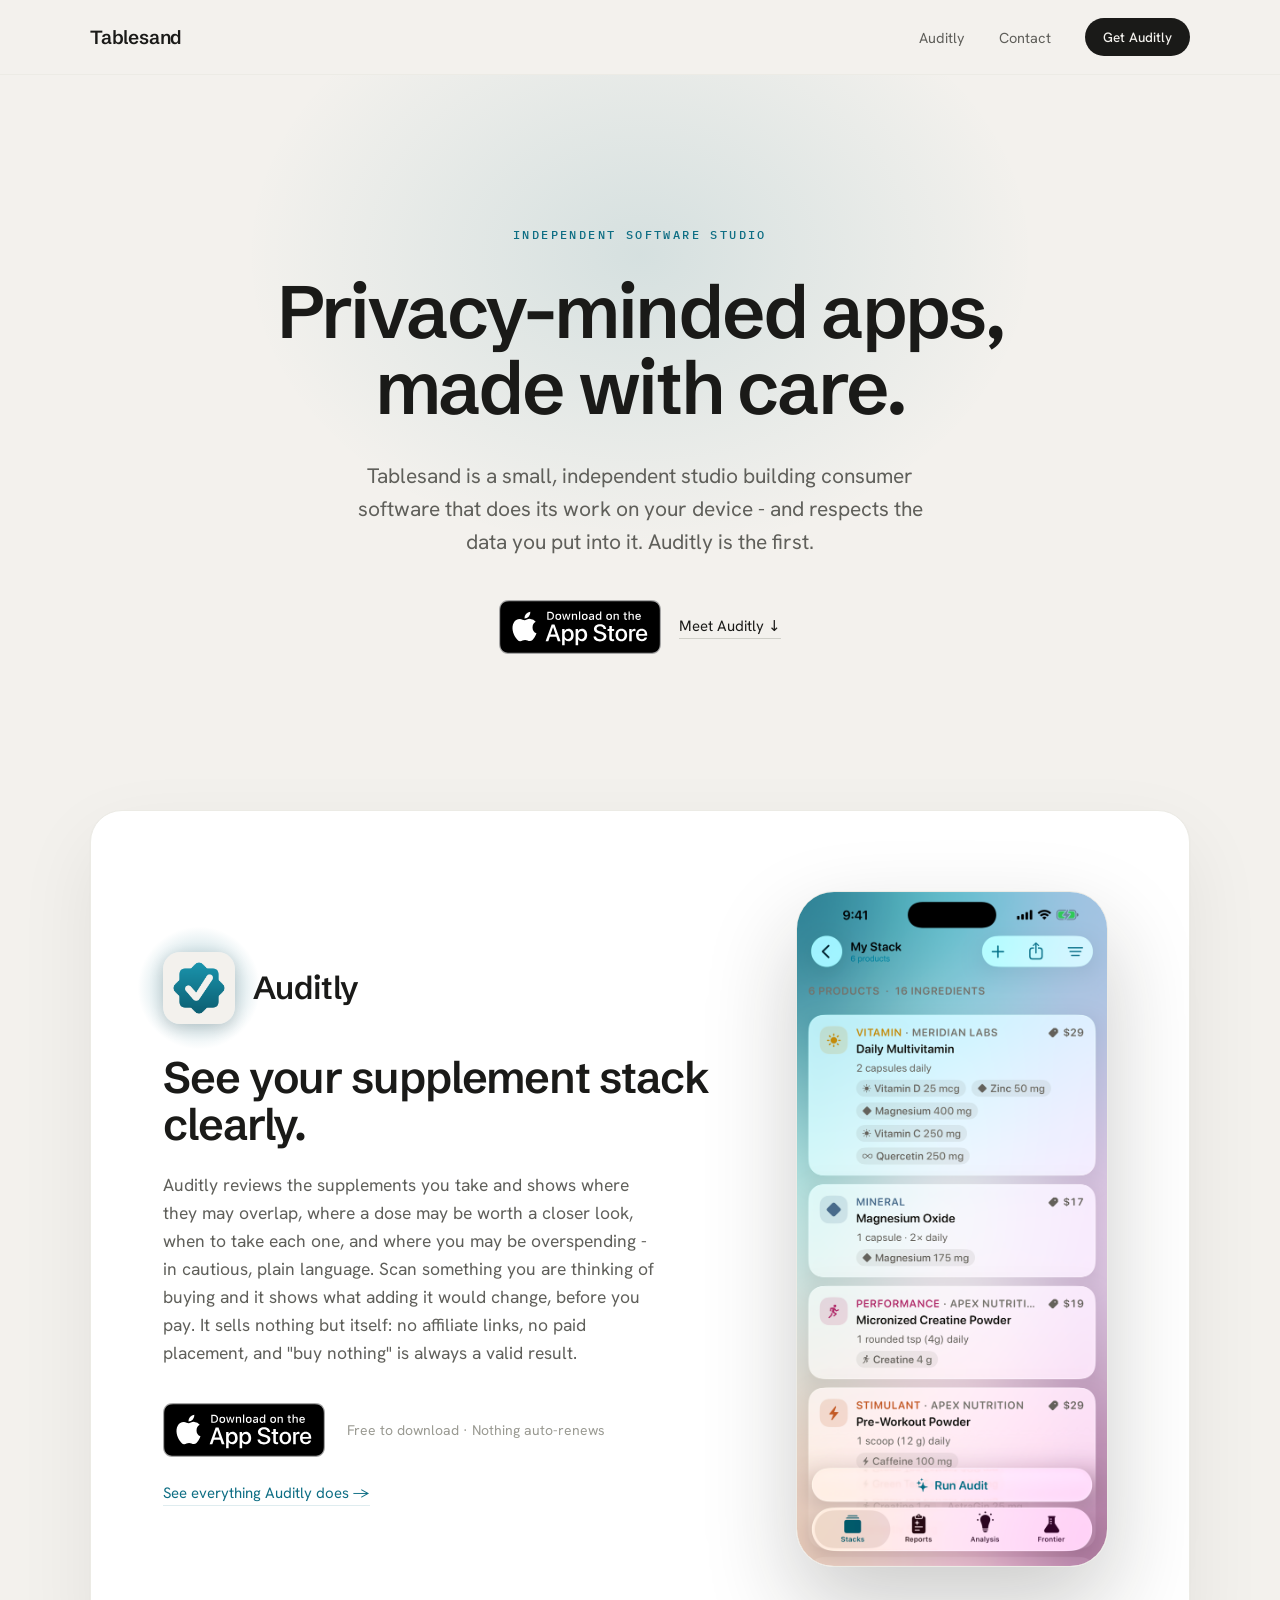
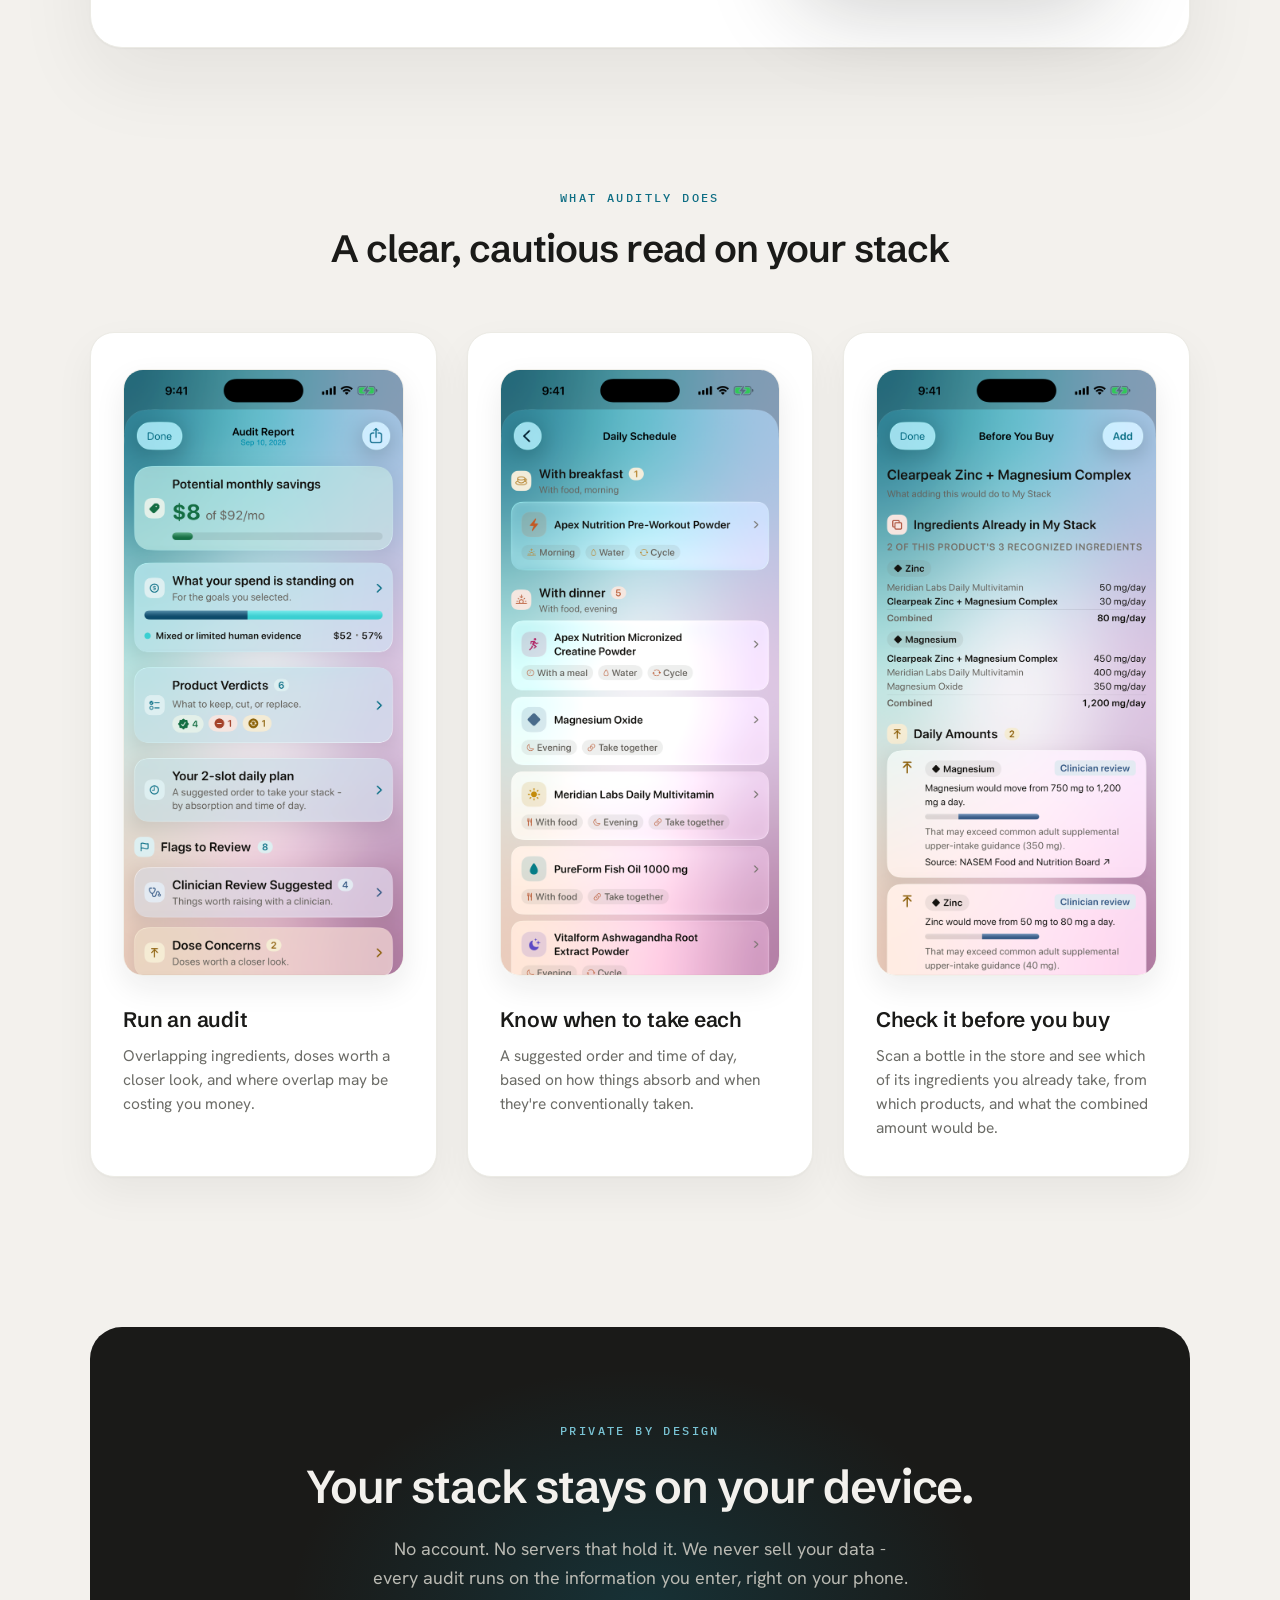
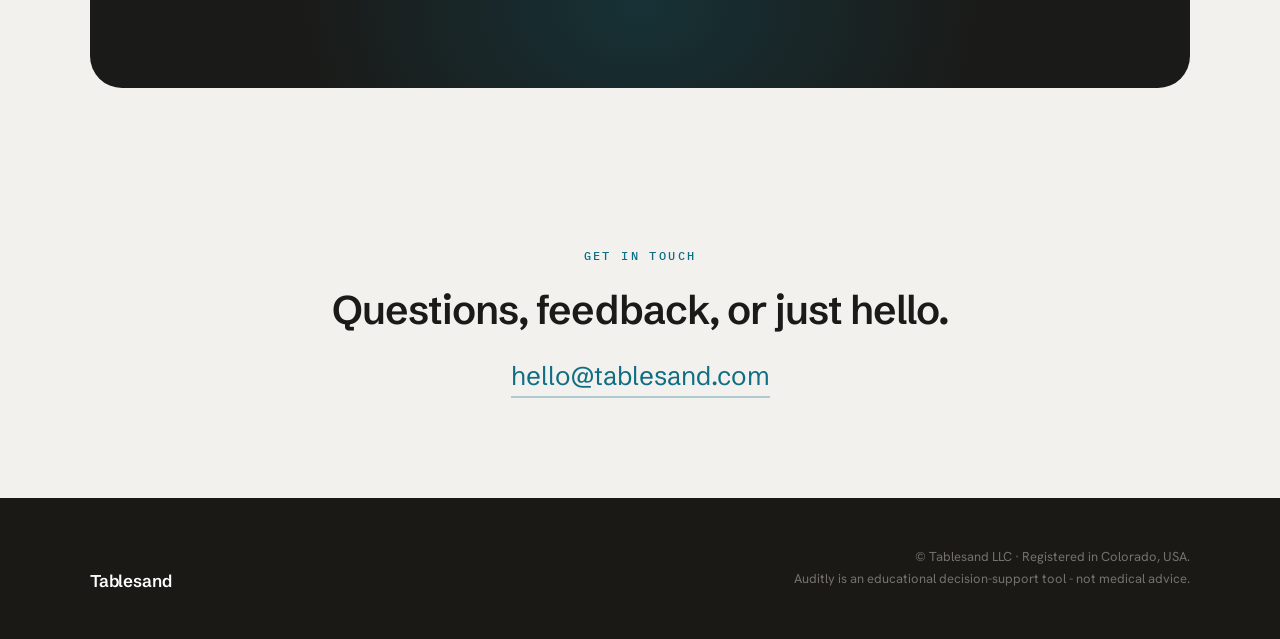
==== commit 18fde590: "feat(auditly): cover the buy-check and the Value lens 2.6's two new surfaces were absent from the si" ====
--- a/index.html
+++ b/index.html
@@ -224,7 +224,7 @@
             <span class="brandrow__name">Auditly</span>
           </div>
           <h2>See your supplement stack clearly.</h2>
-          <p>Auditly reviews the supplements you take and shows where they may overlap, where a dose may be worth a closer look, when to take each one, and where you may be overspending - in cautious, plain language. It sells nothing but itself: no affiliate links, no paid placement, and "buy nothing" is always a valid result.</p>
+          <p>Auditly reviews the supplements you take and shows where they may overlap, where a dose may be worth a closer look, when to take each one, and where you may be overspending - in cautious, plain language. Scan something you are thinking of buying and it shows what adding it would change, before you pay. It sells nothing but itself: no affiliate links, no paid placement, and "buy nothing" is always a valid result.</p>
           <div class="dl-row">
             <a href="https://apps.apple.com/us/app/auditly/id6780102394"><img class="badge" src="/appstore-badge.svg" alt="Download on the App Store"></a>
             <span>Free to download · Nothing auto-renews</span>
@@ -255,9 +255,9 @@
           <p>A suggested order and time of day, based on how things absorb and when they're conventionally taken.</p>
         </article>
         <article class="card">
-          <div class="card__shot"><img src="/auditly/img/iphone-frontier.png" alt="The Frontier screen - browse early-evidence substances by goal"></div>
-          <h4>Go beyond your stack</h4>
-          <p>Browse the Frontier by goal and surface early-evidence leads tied to what you already take - exploratory reading, not advice.</p>
+          <div class="card__shot"><img src="/auditly/img/iphone-buy-check.png" alt="The Before You Buy card, showing what a scanned bottle would add to a stack"></div>
+          <h4>Check it before you buy</h4>
+          <p>Scan a bottle in the store and see which of its ingredients you already take, from which products, and what the combined amount would be.</p>
         </article>
       </div>
     </section>
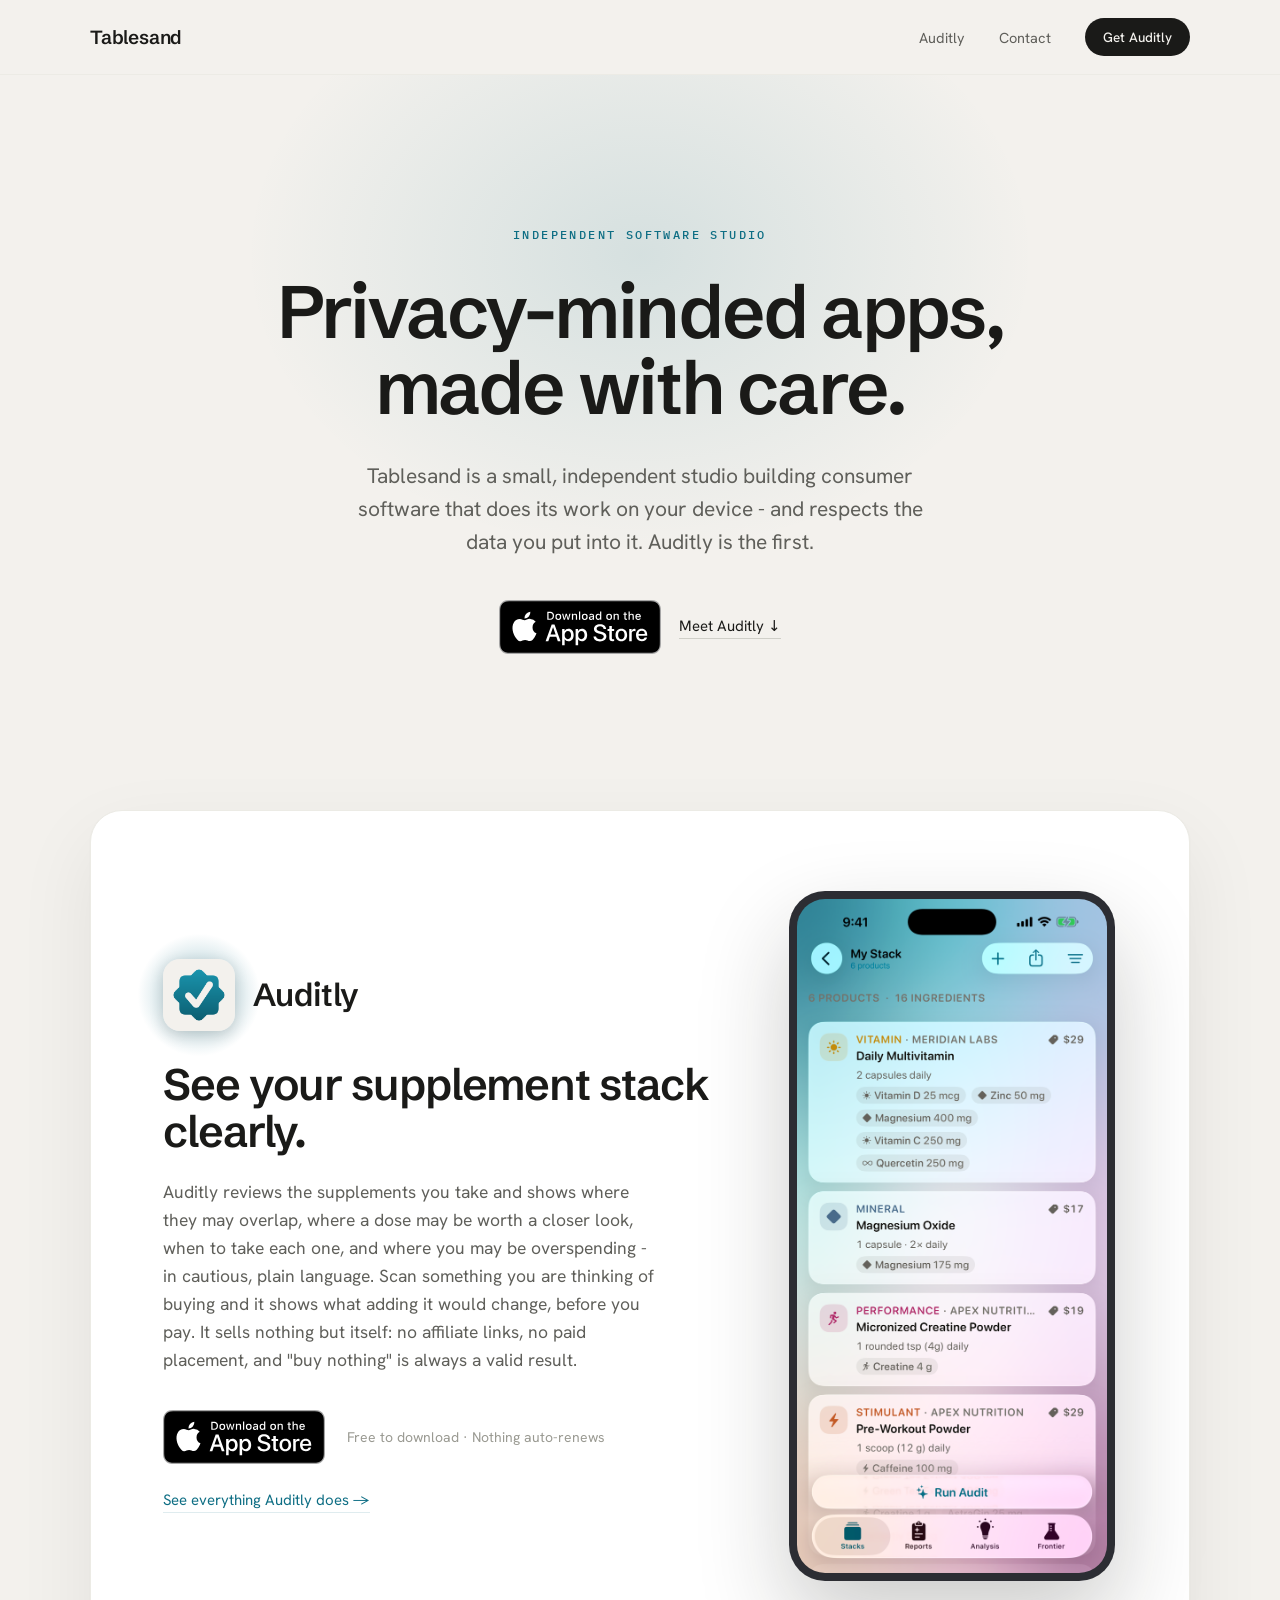
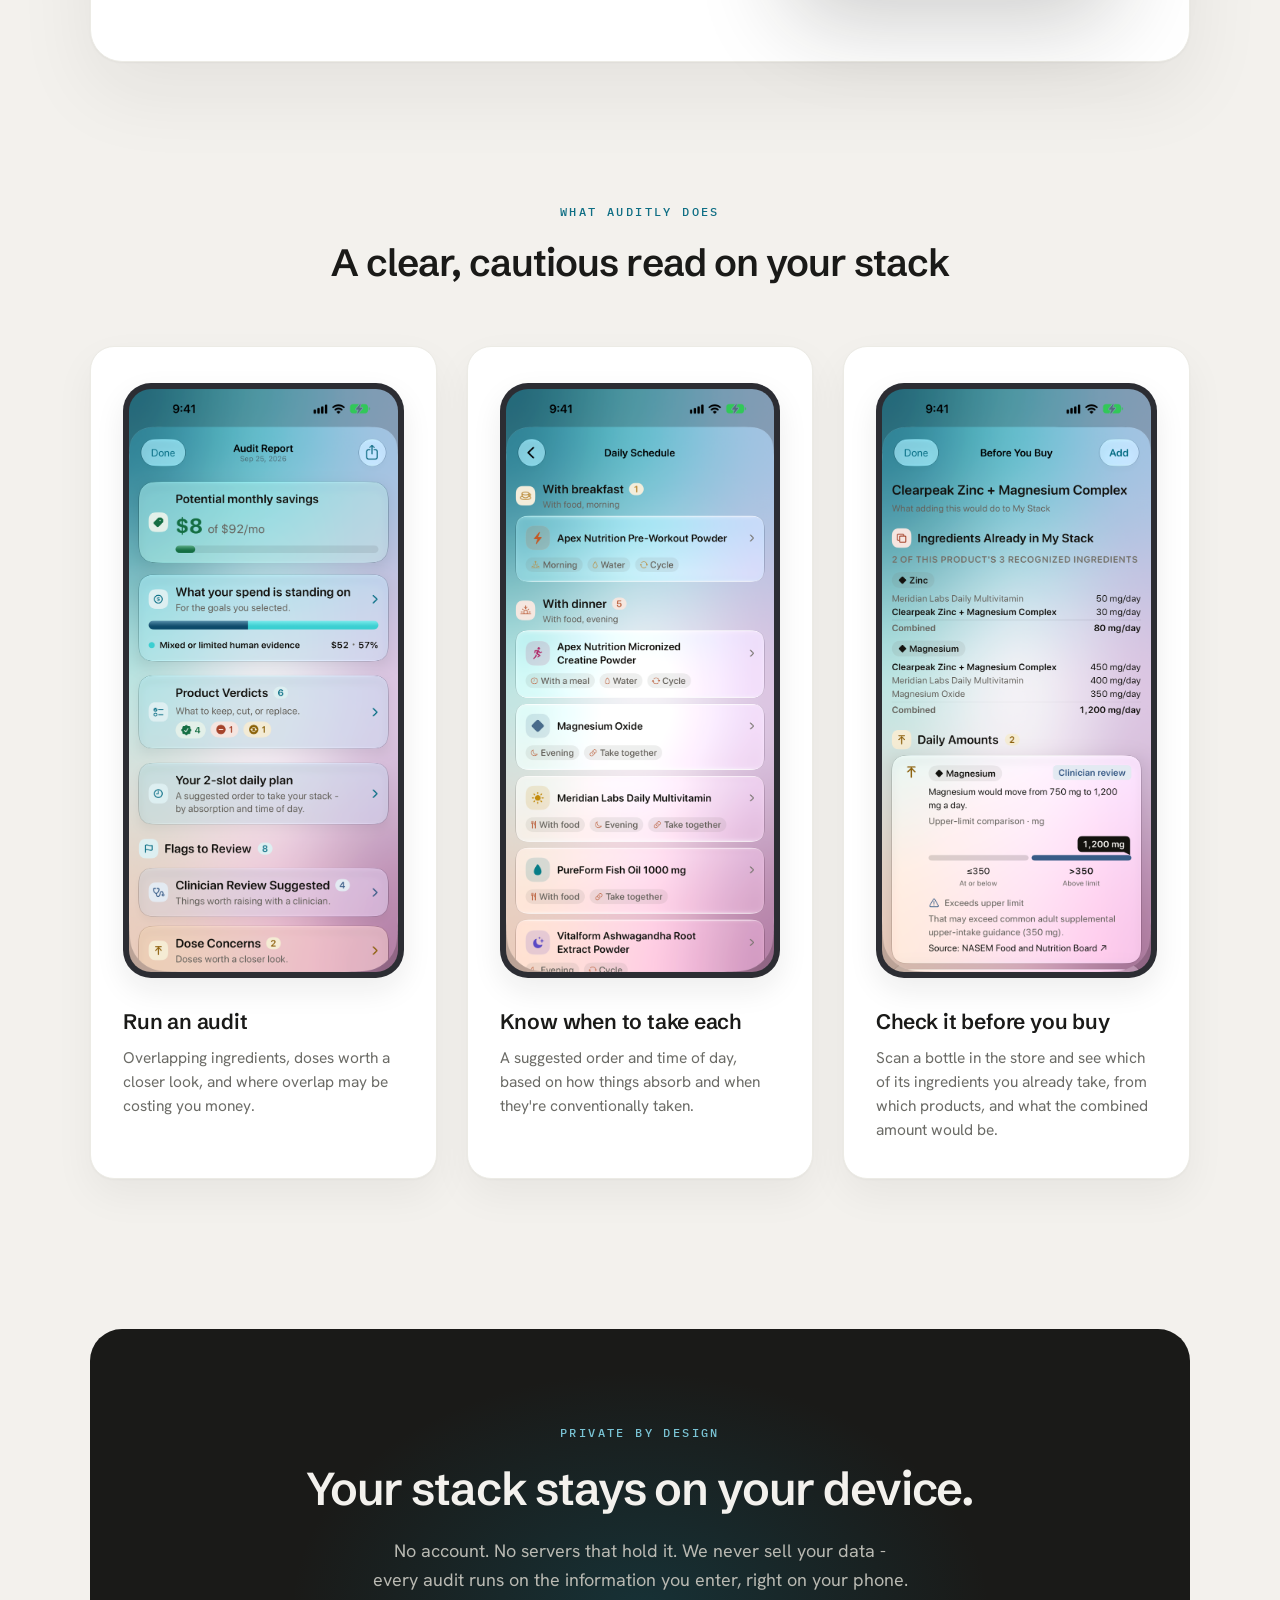
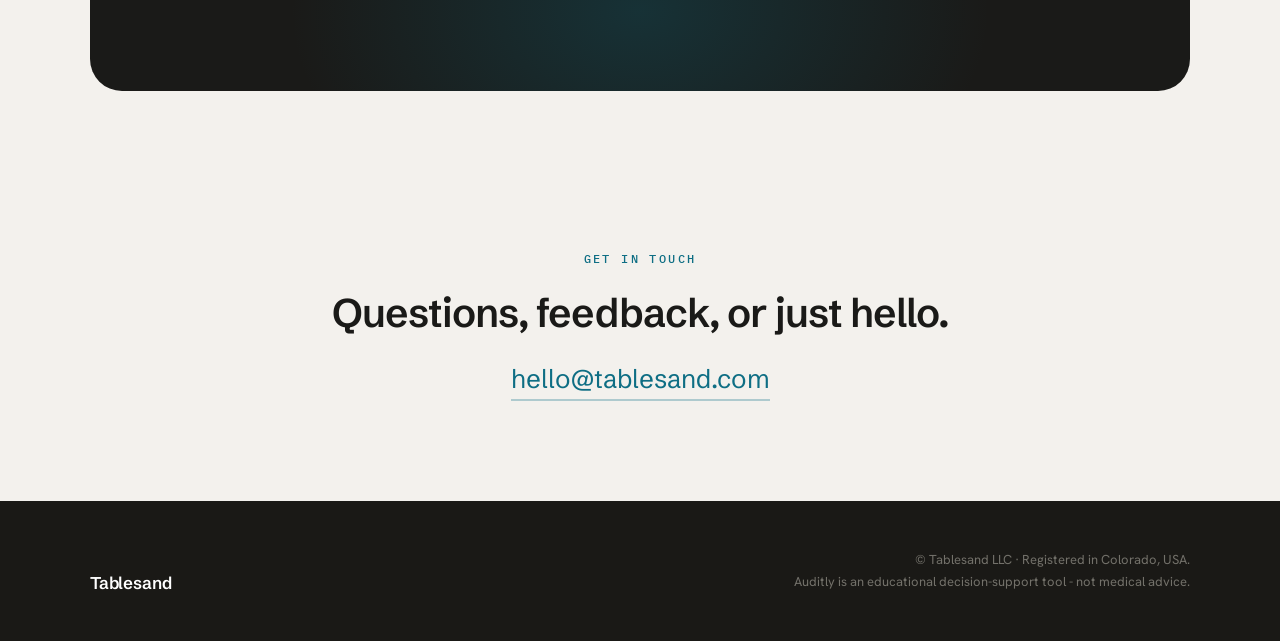
==== commit 138c6c9b: "feat(auditly): refresh 2.7.0 screenshots and device frames" ====
--- a/index.html
+++ b/index.html
@@ -107,9 +107,9 @@
   .dl-row { display: flex; align-items: center; gap: 22px; }
   .dl-row span { font-size: 14px; color: var(--faint); }
   .showcase__more { display: inline-block; margin-top: 26px; font-size: 15px; color: var(--accent); text-decoration: none; border-bottom: 1px solid var(--accent-soft); padding-bottom: 2px; }
-  .phone { border-radius: 38px; overflow: hidden; border: 1px solid var(--hairline); box-shadow: 0 40px 90px rgba(26,26,24,.22); }
-  .phone img { width: 310px; }
-  .showcase__art { display: flex; justify-content: center; }
+  .phone { width: 326px; max-width: 100%; padding: 8px; border-radius: 36px; background: #2C2D33; overflow: hidden; box-shadow: 0 40px 90px rgba(26,26,24,.22); }
+  .phone img { width: 100%; border-radius: 28px; }
+  .showcase__art { display: flex; justify-content: center; min-width: 0; }
 
   /* ---------- features ---------- */
   .features { max-width: var(--maxw); margin: 0 auto; padding: 32px 40px 60px; }
@@ -121,8 +121,8 @@
     background: var(--surface); border: 1px solid var(--hairline); border-radius: 24px; padding: 36px 32px;
     box-shadow: 0 1px 2px rgba(26,26,24,.03), 0 16px 40px rgba(26,26,24,.05);
   }
-  .card__shot { border-radius: 20px; overflow: hidden; margin-bottom: 30px; border: 1px solid #F0EFE9; box-shadow: 0 12px 30px rgba(26,26,24,.08); }
-  .card__shot img { width: 100%; }
+  .card__shot { border-radius: 28px; padding: 6px; background: #2C2D33; overflow: hidden; margin-bottom: 30px; box-shadow: 0 12px 30px rgba(26,26,24,.08); }
+  .card__shot img { width: 100%; border-radius: 22px; }
   .card h4 { font-family: var(--display); font-weight: 600; font-size: 21px; letter-spacing: -.01em; margin: 0 0 12px; }
   .card p { font-size: 15.5px; line-height: 1.55; color: var(--muted-2); margin: 0; }
 
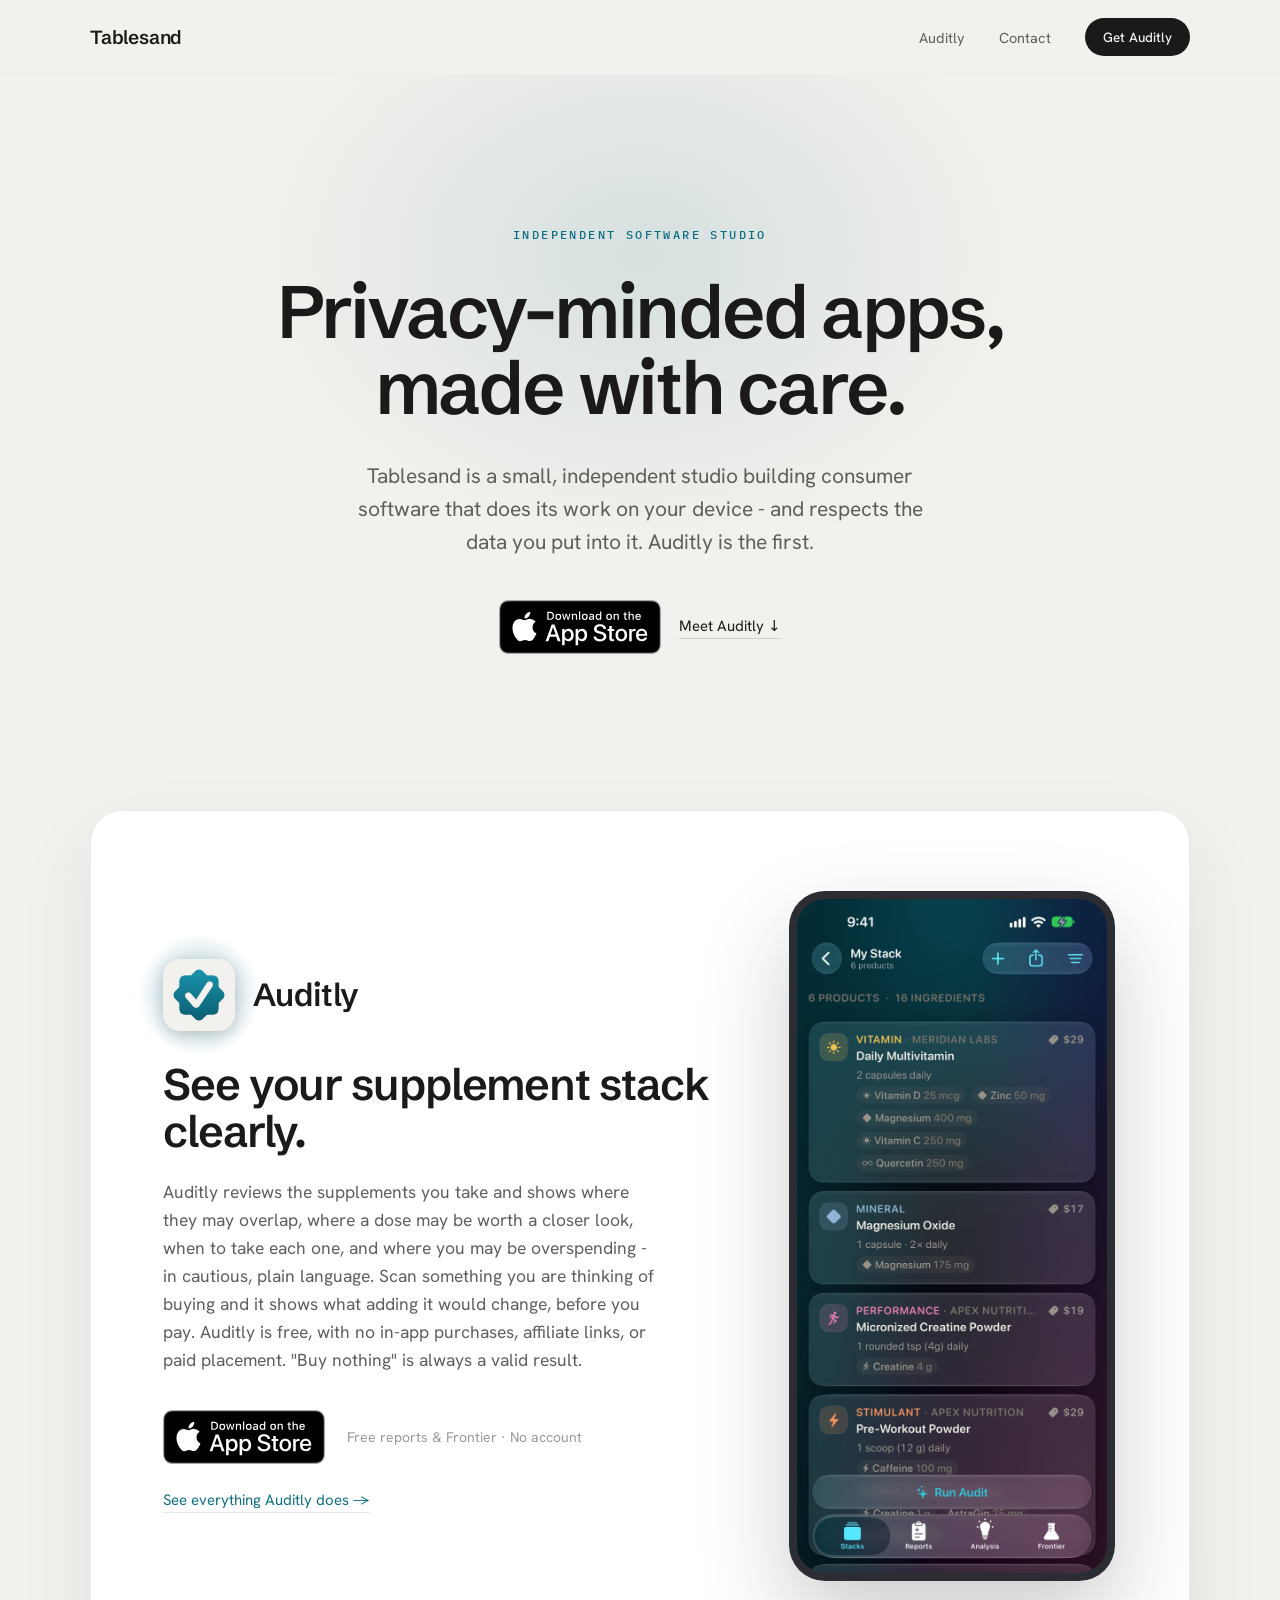
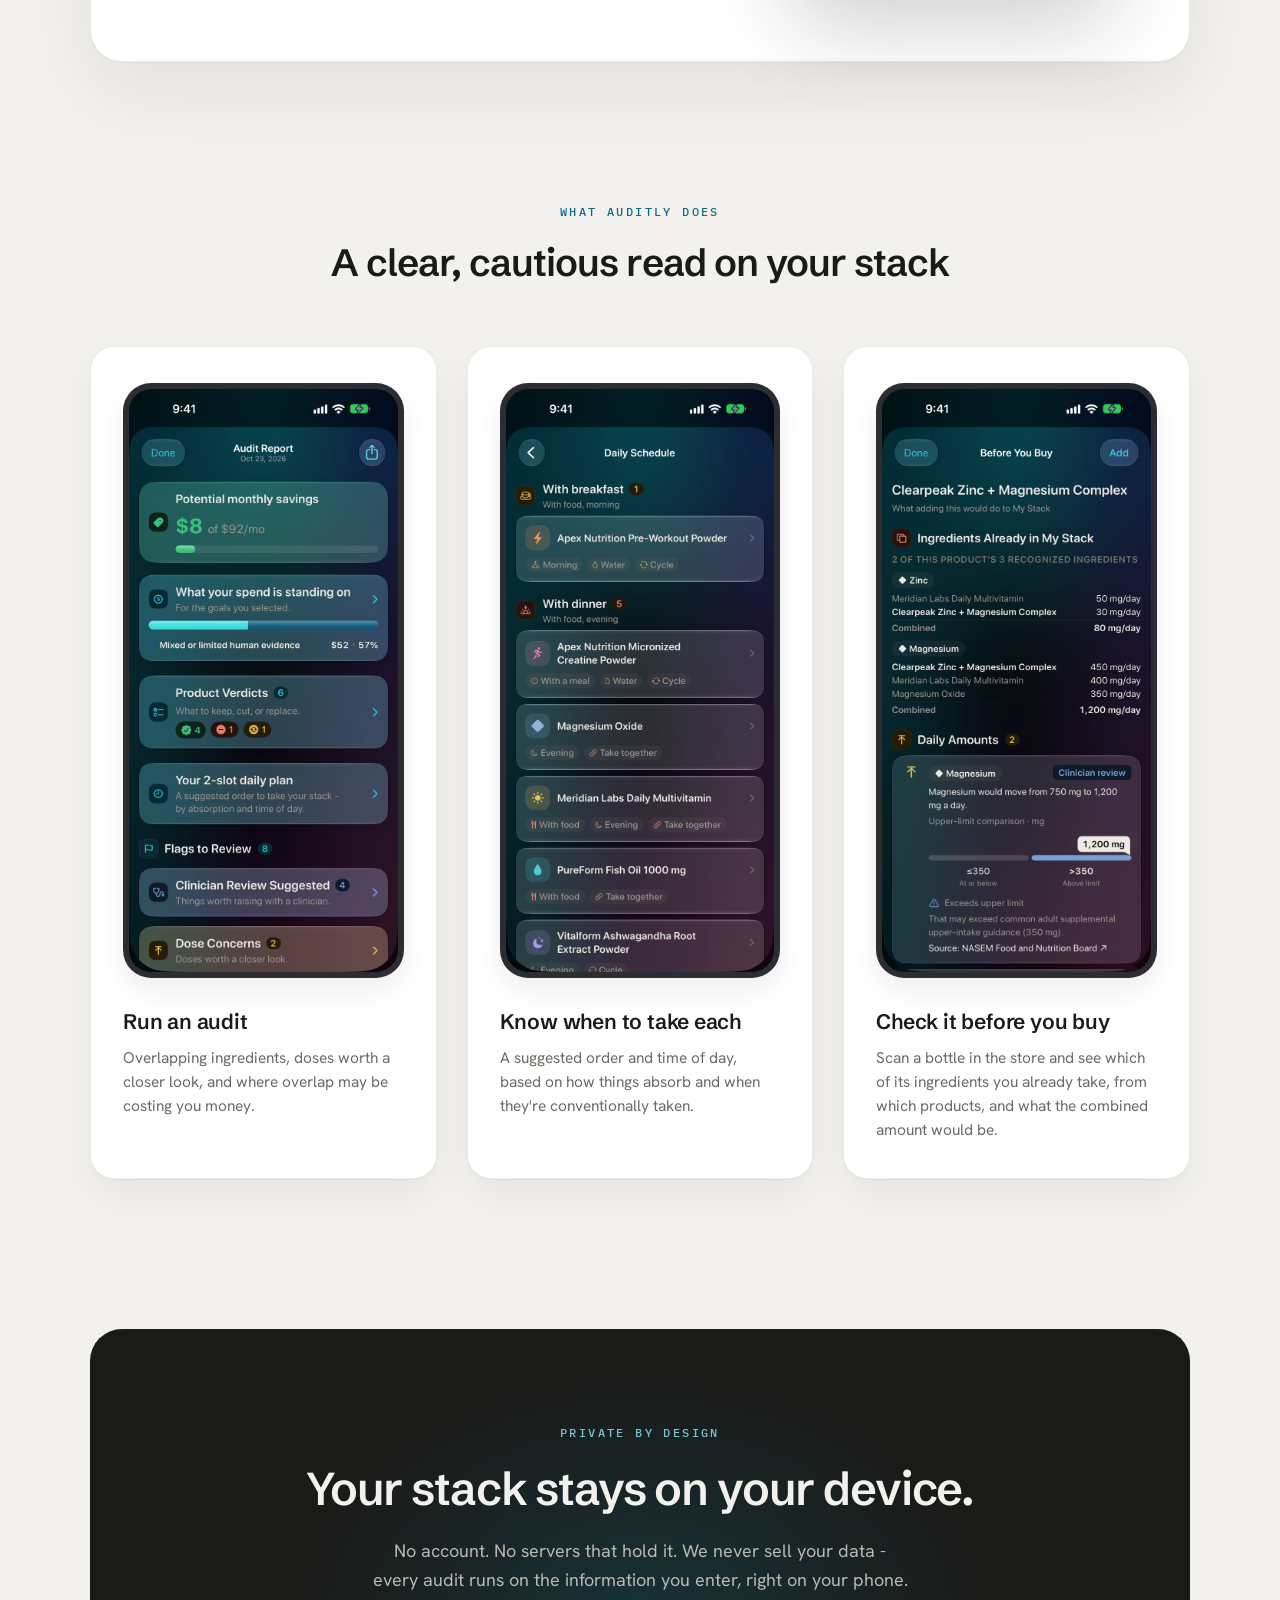
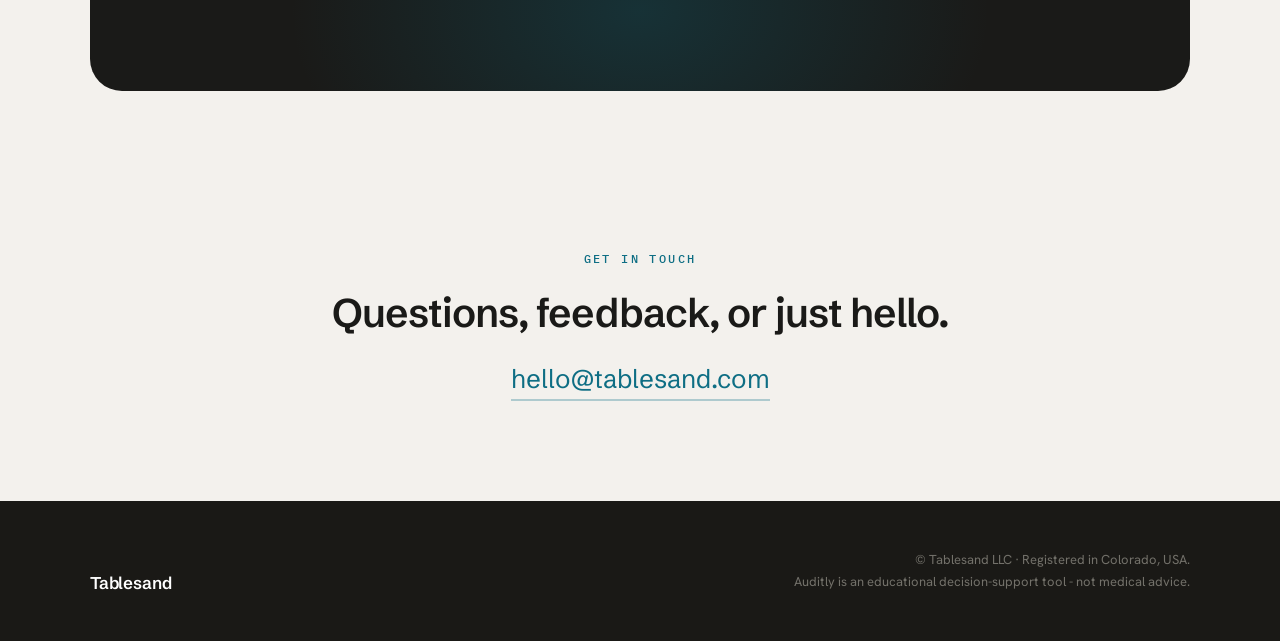
==== commit c111b65e: "feat: update Auditly website for free access Align marketing, support, and policy copy with Auditly " ====
--- a/index.html
+++ b/index.html
@@ -224,10 +224,10 @@
             <span class="brandrow__name">Auditly</span>
           </div>
           <h2>See your supplement stack clearly.</h2>
-          <p>Auditly reviews the supplements you take and shows where they may overlap, where a dose may be worth a closer look, when to take each one, and where you may be overspending - in cautious, plain language. Scan something you are thinking of buying and it shows what adding it would change, before you pay. It sells nothing but itself: no affiliate links, no paid placement, and "buy nothing" is always a valid result.</p>
+          <p>Auditly reviews the supplements you take and shows where they may overlap, where a dose may be worth a closer look, when to take each one, and where you may be overspending - in cautious, plain language. Scan something you are thinking of buying and it shows what adding it would change, before you pay. Auditly is free, with no in-app purchases, affiliate links, or paid placement. "Buy nothing" is always a valid result.</p>
           <div class="dl-row">
             <a href="https://apps.apple.com/us/app/auditly/id6780102394"><img class="badge" src="/appstore-badge.svg" alt="Download on the App Store"></a>
-            <span>Free to download · Nothing auto-renews</span>
+            <span>Free reports &amp; Frontier · No account</span>
           </div>
           <a class="showcase__more" href="/auditly">See everything Auditly does →</a>
         </div>
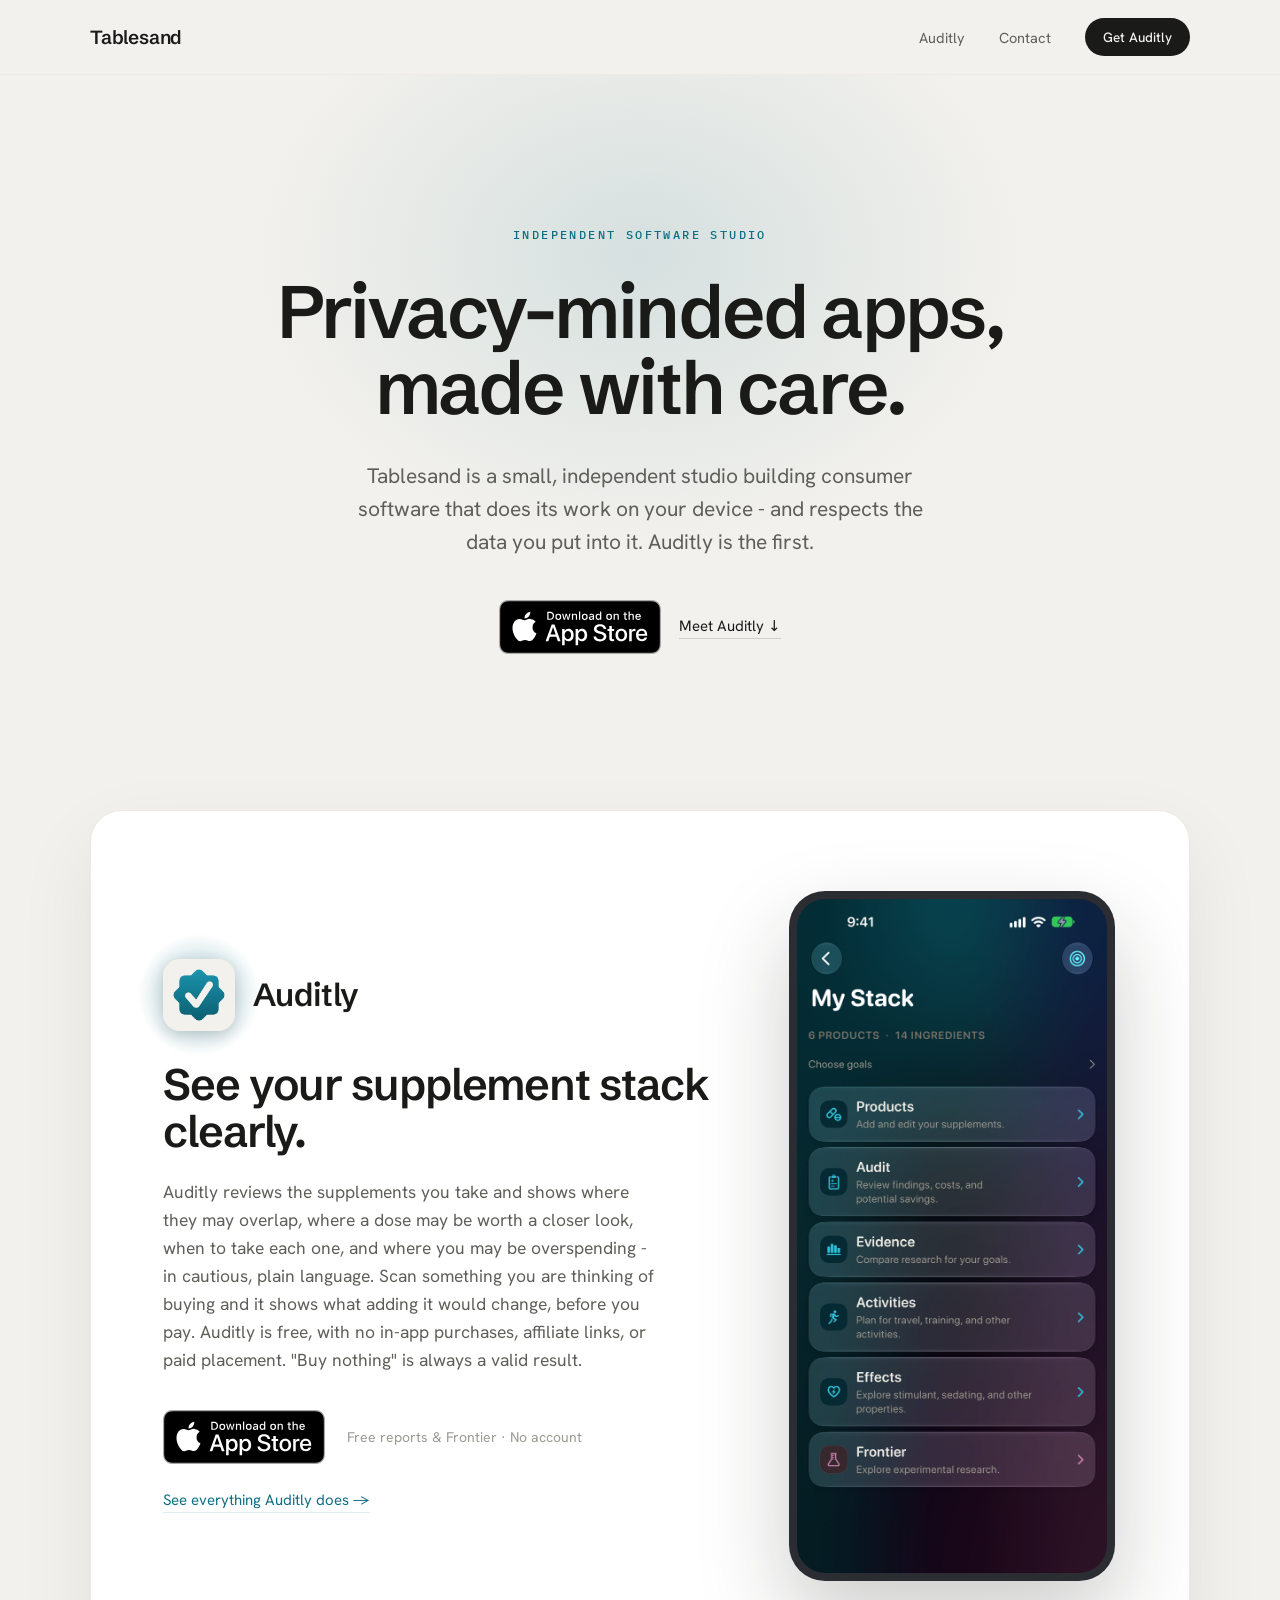
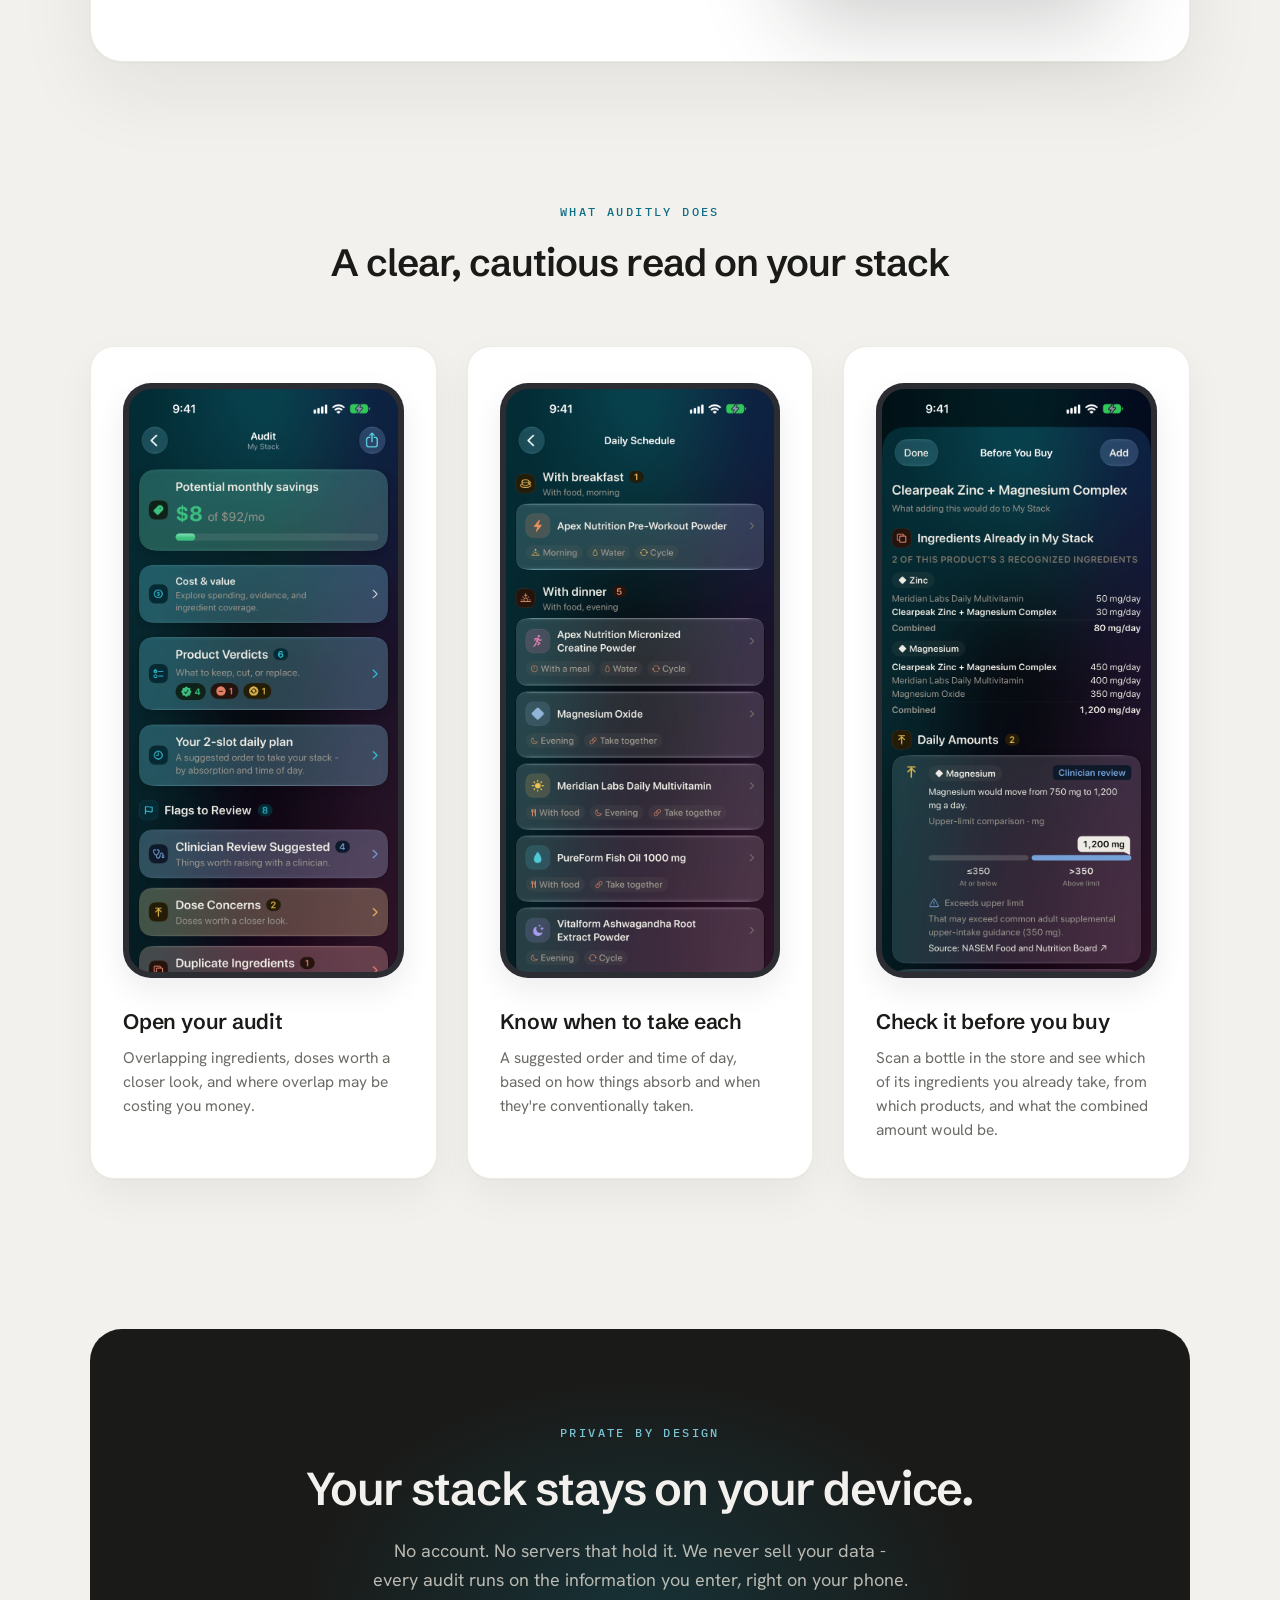
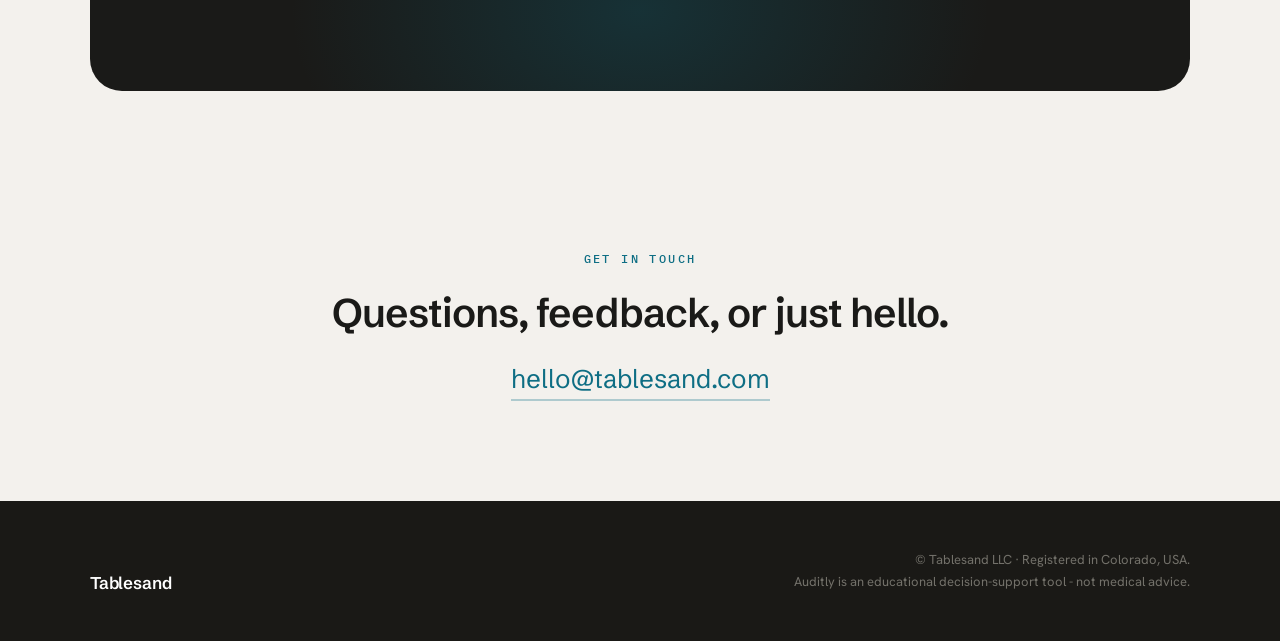
==== commit aca4655b: "feat: refresh Auditly website for 4.1.0" ====
--- a/index.html
+++ b/index.html
@@ -246,7 +246,7 @@
       <div class="grid-3">
         <article class="card">
           <div class="card__shot"><img src="/auditly/img/iphone-report.png" alt="The audit report showing savings, duplicates, dose flags and verdicts"></div>
-          <h4>Run an audit</h4>
+          <h4>Open your audit</h4>
           <p>Overlapping ingredients, doses worth a closer look, and where overlap may be costing you money.</p>
         </article>
         <article class="card">
